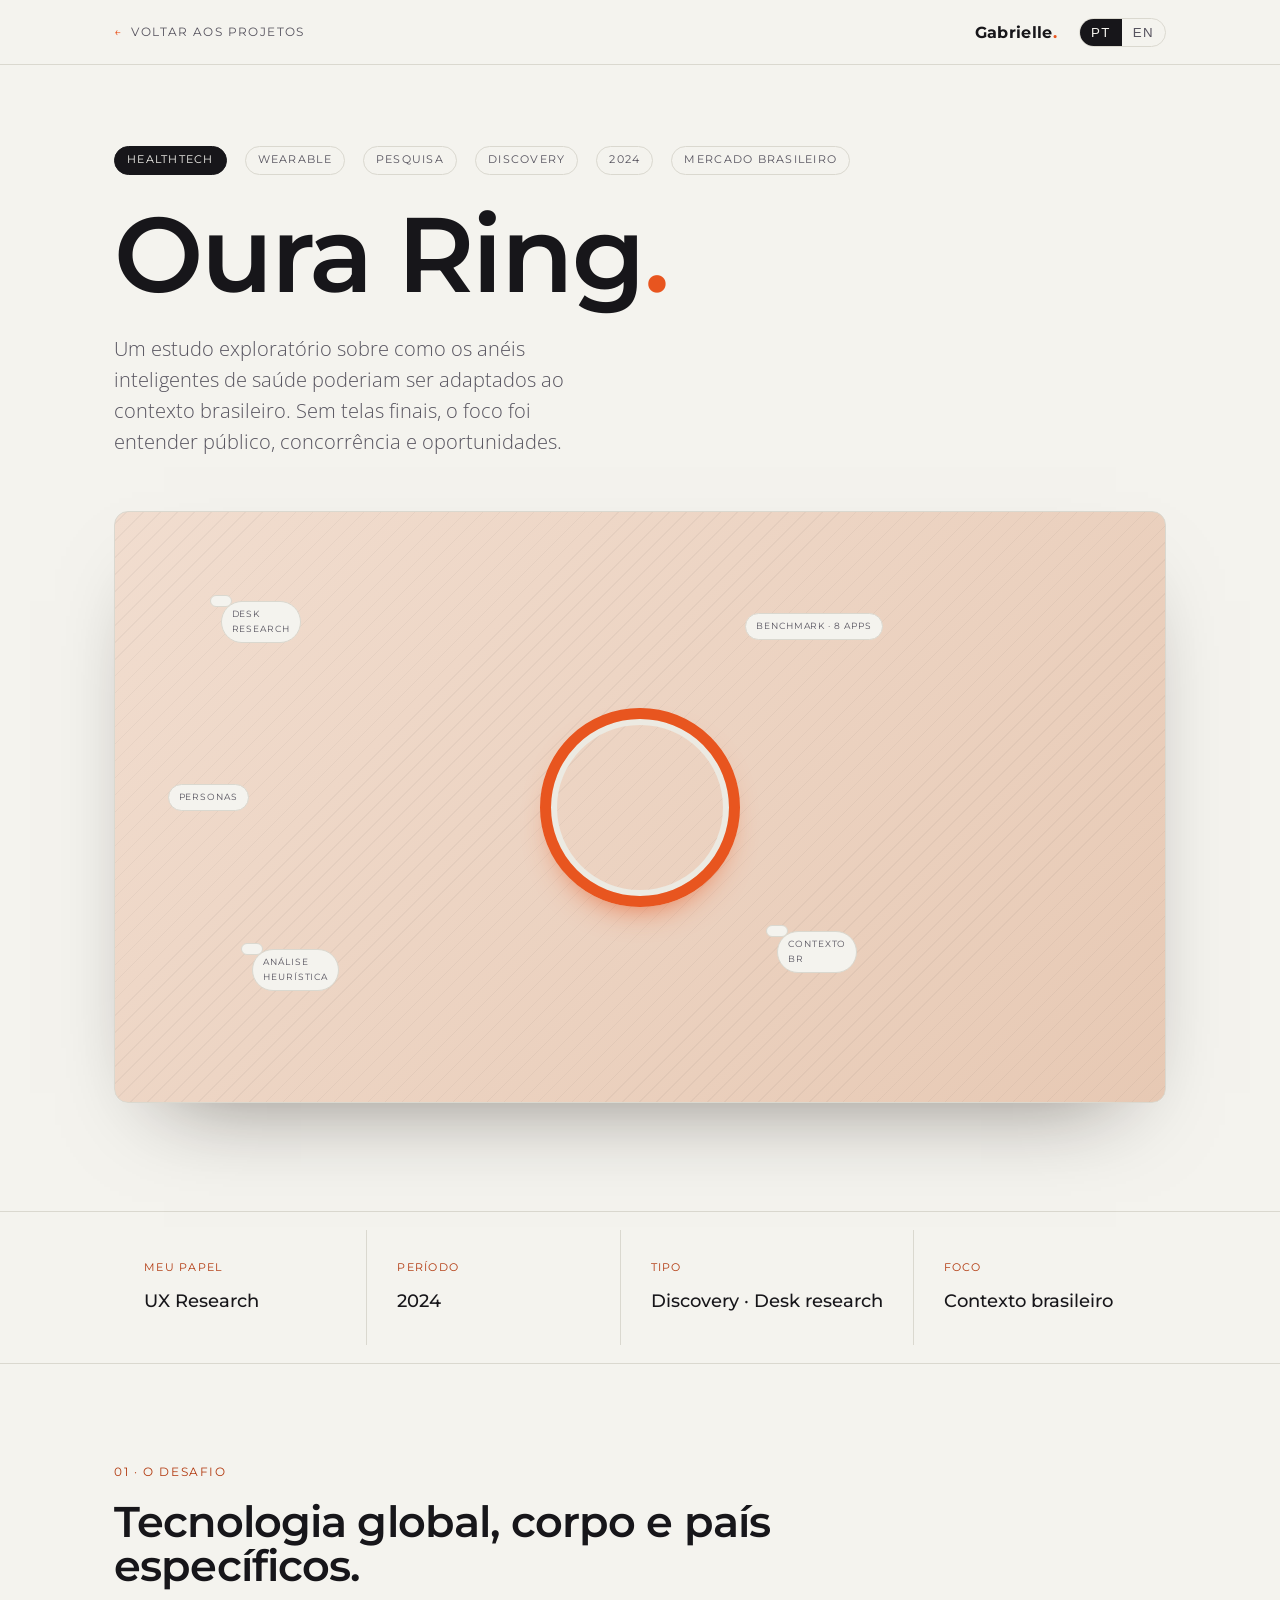
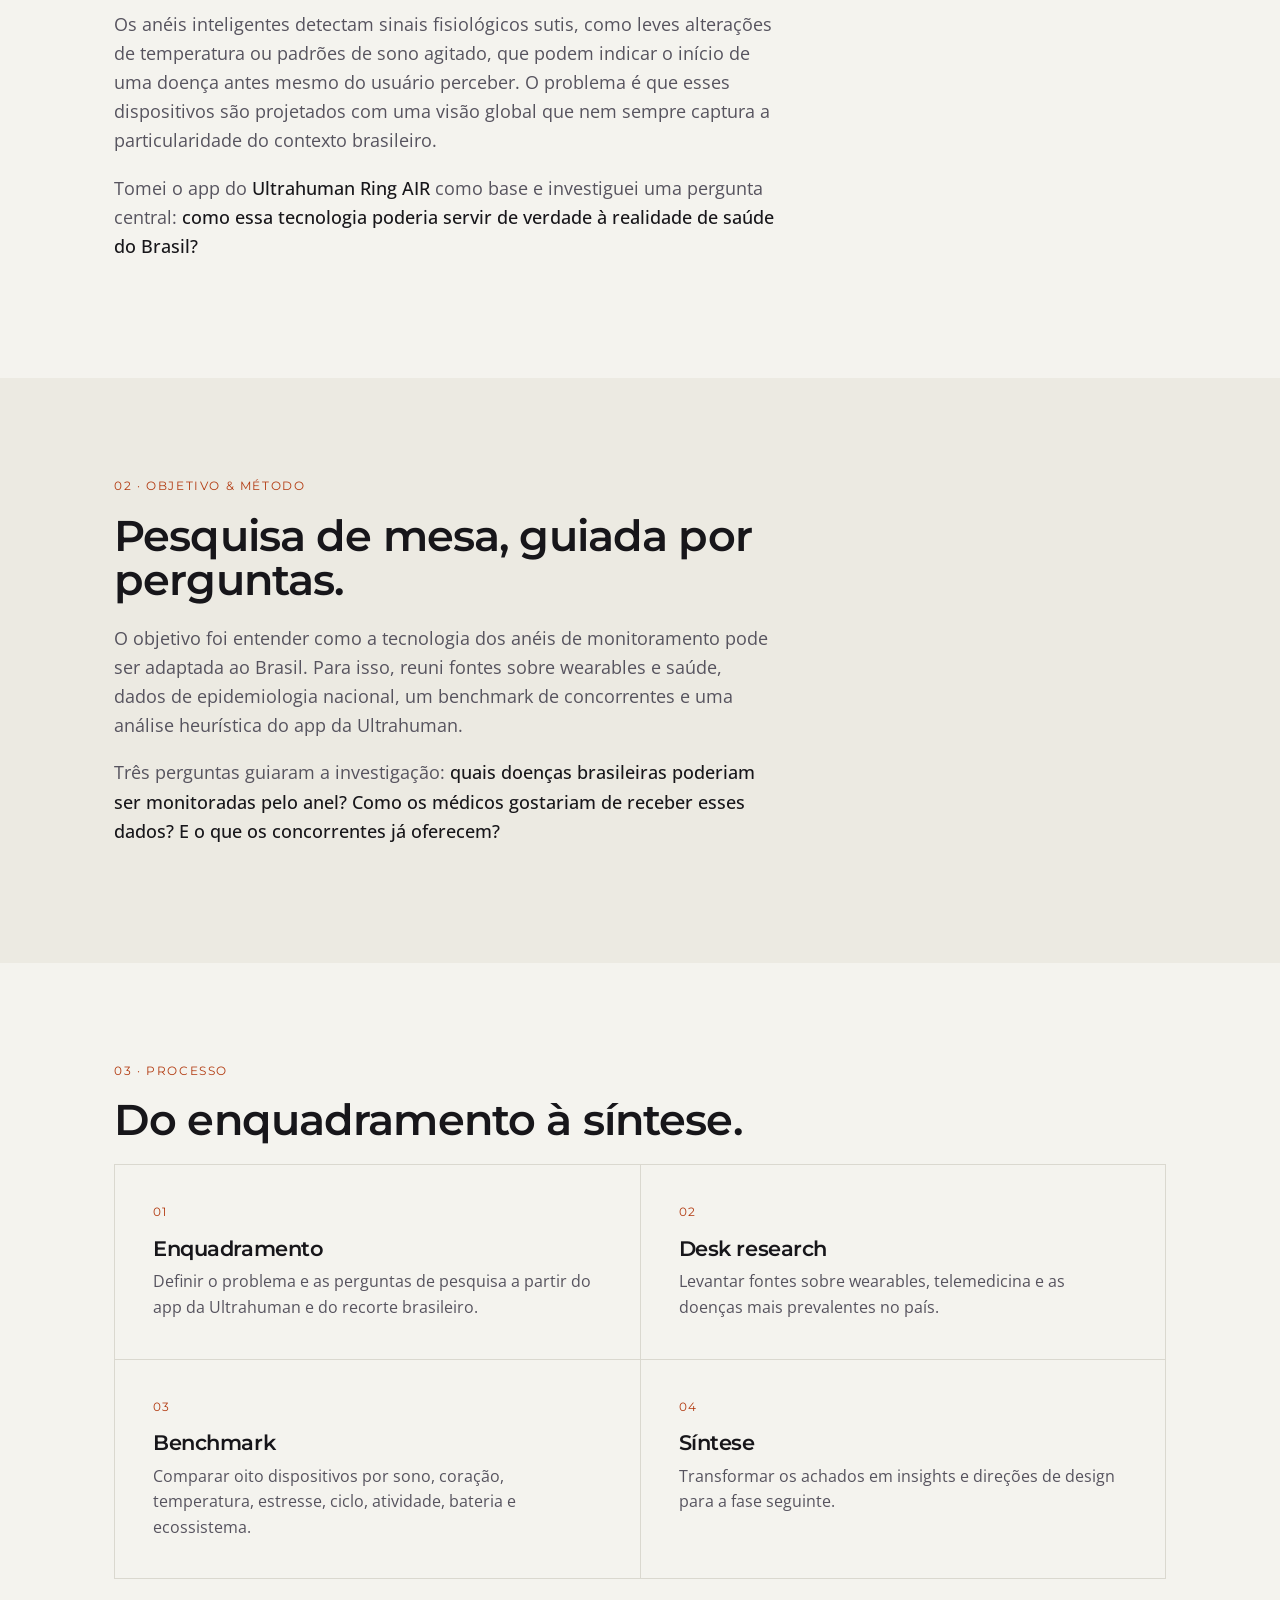
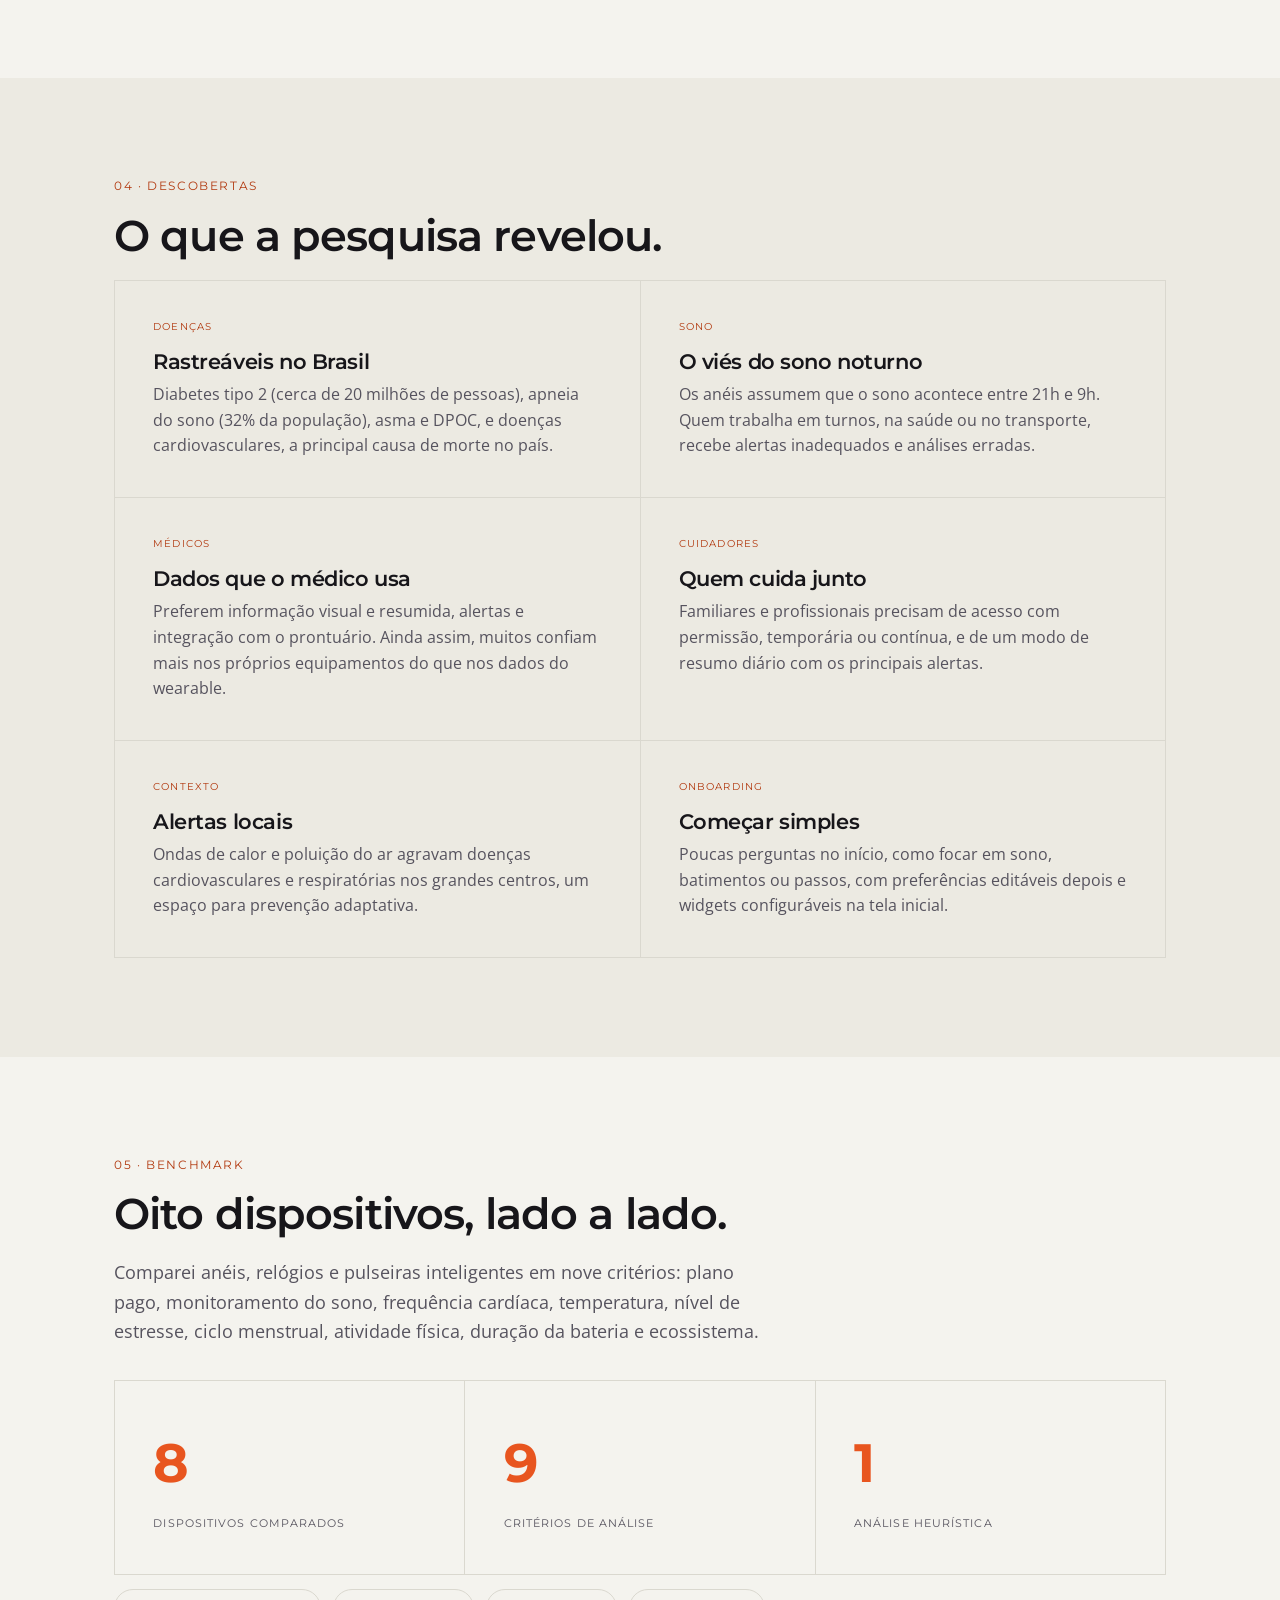
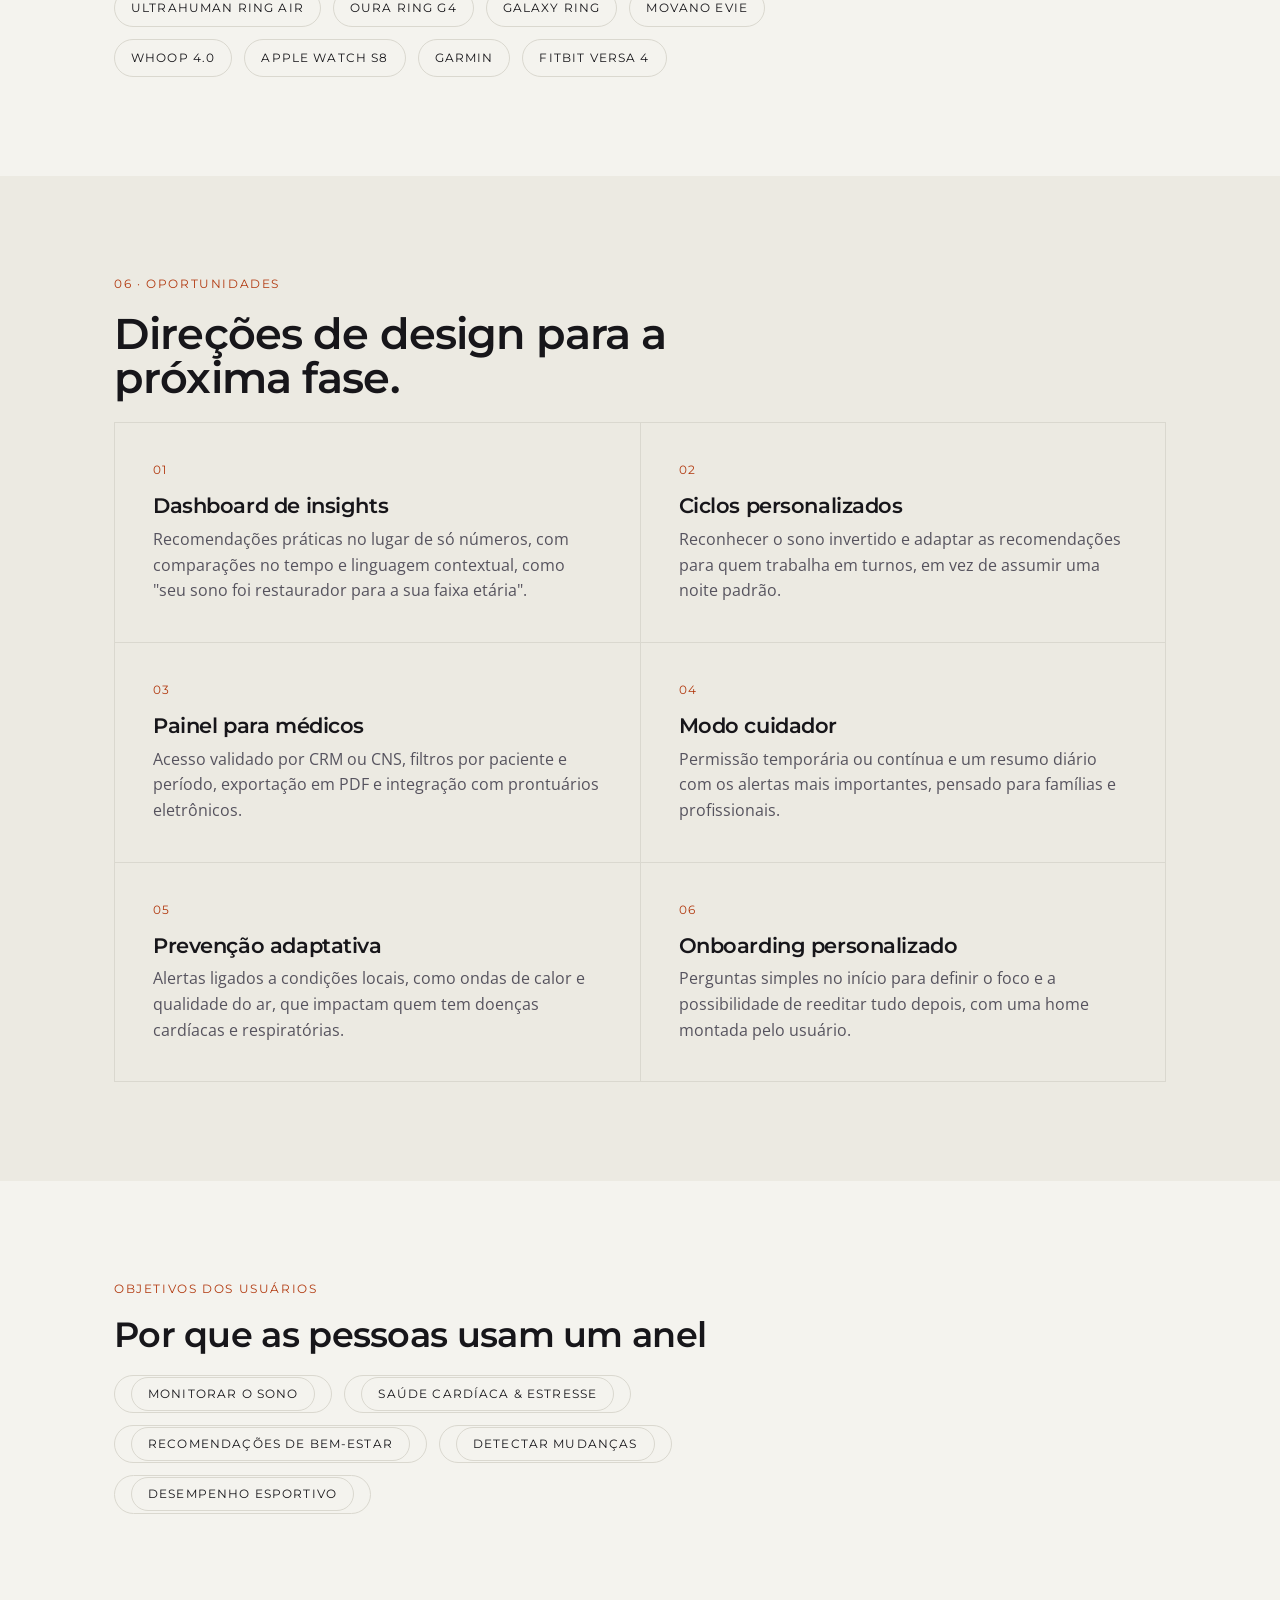
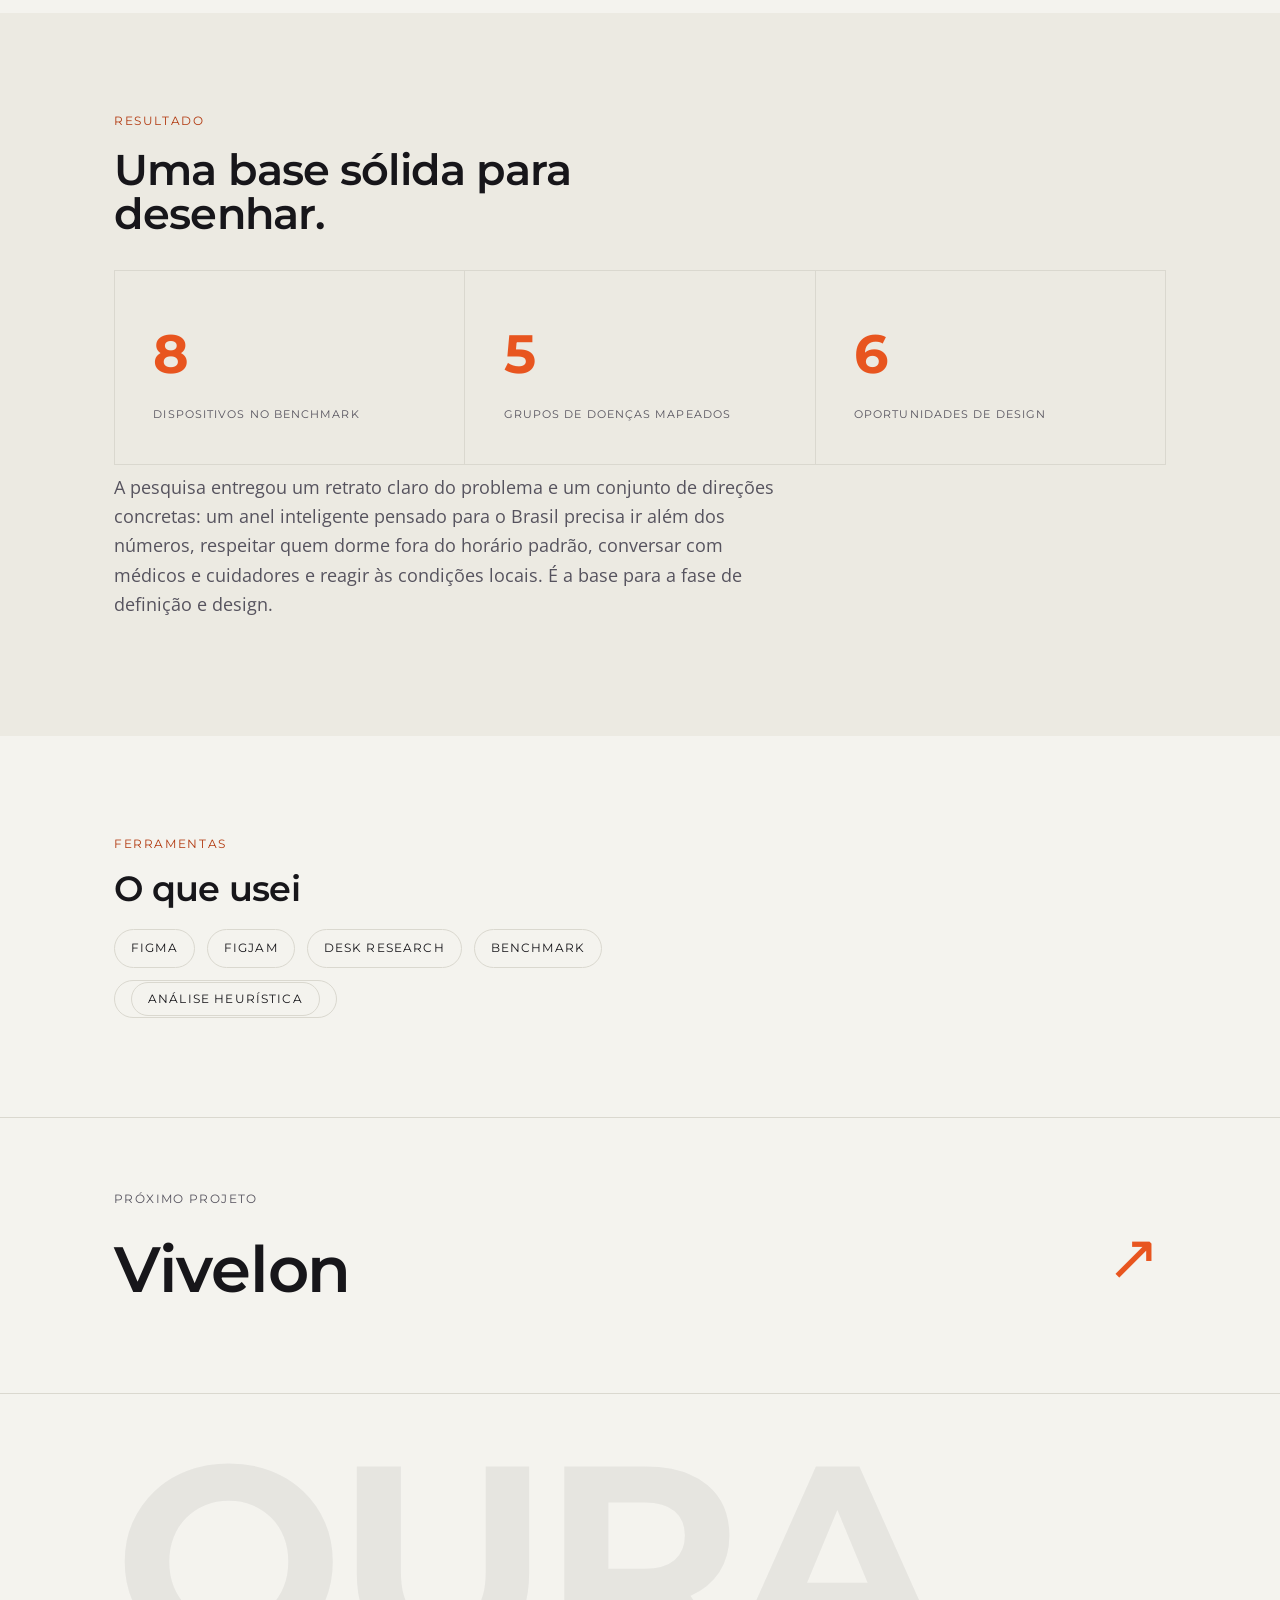
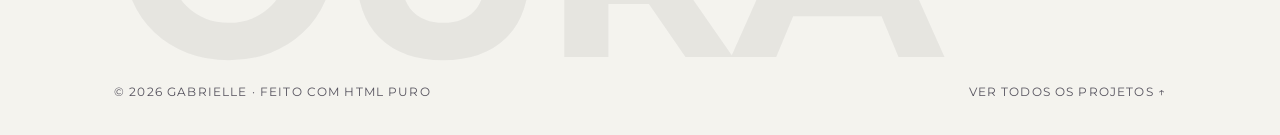
==== oura-ring.html @ e87b7402 "feat: add Oura Ring research case page - New oura-ring.html: exploratory Discovery/desk-research cas" ====
<!doctype html>
<!--
  ============================================================
  CASE — Oura Ring  |  Portfólio Gabrielle (UX/UI Designer)
  Estudo exploratório (Discovery / Desk Research). Sem telas
  finais: a página é orientada a pesquisa. CSS/JS em
  assets/css/styles.css e assets/js/main.js.
  ------------------------------------------------------------
  • Bilíngue: cada texto tem <span class="pt">…</span> e
    <span class="en">…</span> lado a lado. Edite os dois.
  • Conteúdo baseado no board de pesquisa (OuraRing.pdf).
  ============================================================
-->
<html lang="pt" data-lang="pt">
<head>
  <meta charset="utf-8" />
  <meta name="viewport" content="width=device-width, initial-scale=1" />
  <title>Oura Ring — Case · Gabrielle</title>
  <meta name="description" content="Estudo exploratório de UX Research: como adaptar anéis inteligentes de saúde ao contexto brasileiro. Desk research, benchmark de 8 dispositivos e análise heurística." />

  <link rel="preconnect" href="https://fonts.googleapis.com">
  <link rel="preconnect" href="https://fonts.gstatic.com" crossorigin>
  <link href="https://fonts.googleapis.com/css2?family=Montserrat:wght@400;500;600;700;800&family=Open+Sans:wght@300;400;600&display=swap" rel="stylesheet">
  <link rel="stylesheet" href="assets/css/styles.css">
</head>

<body>

  <div class="cur cur--ring" aria-hidden="true"></div>
  <div class="cur cur--dot" aria-hidden="true"></div>

  <!-- ======================= NAV ======================= -->
  <header class="nav">
    <div class="wrap nav__in">
      <a class="nav__back" href="index.html#work">
        <span class="ar">←</span>
        <span class="pt">Voltar aos projetos</span><span class="en">Back to work</span>
      </a>
      <div class="nav__right">
        <a class="brand" href="index.html">Gabrielle<b>.</b></a>
        <span class="lang" role="group" aria-label="Idioma / Language">
          <button type="button" data-set="pt" aria-pressed="true">PT</button>
          <button type="button" data-set="en" aria-pressed="false">EN</button>
        </span>
      </div>
    </div>
  </header>

  <main id="top">

    <!-- ======================= HERO ======================= -->
    <section class="chero wrap">
      <div class="chero__meta reveal">
        <span class="pill pill--hot">Healthtech</span>
        <span class="pill">Wearable</span>
        <span class="pill"><span class="pt">Pesquisa</span><span class="en">Research</span></span>
        <span class="pill">Discovery</span>
        <span class="pill">2024</span>
        <span class="pill"><span class="pt">Mercado brasileiro</span><span class="en">Brazilian market</span></span>
      </div>
      <h1 class="reveal">Oura Ring<em>.</em></h1>
      <p class="chero__lead reveal">
        <span class="pt">Um estudo exploratório sobre como os anéis inteligentes de saúde poderiam ser adaptados ao contexto brasileiro. Sem telas finais, o foco foi entender público, concorrência e oportunidades.</span>
        <span class="en">An exploratory study on how smart health rings could be adapted to the Brazilian context. No final screens; the focus was understanding audience, competition and opportunities.</span>
      </p>

      <!-- CENA DE PESQUISA: anel + tags (sem telas finais) -->
      <div class="lead-shot reveal">
        <div class="oura-scene">
          <div class="ring"></div>
          <div class="tags">
            <span style="top:14%;left:9%"><span class="pt">Desk research</span><span class="en">Desk research</span></span>
            <span style="top:17%;left:60%">Benchmark · 8 apps</span>
            <span style="top:46%;left:5%">Personas</span>
            <span style="top:73%;left:12%"><span class="pt">Análise heurística</span><span class="en">Heuristic review</span></span>
            <span style="top:70%;left:62%"><span class="pt">Contexto BR</span><span class="en">BR context</span></span>
          </div>
        </div>
      </div>
    </section>

    <!-- ======================= SPEC ======================= -->
    <section class="spec">
      <div class="wrap">
        <dl class="spec__grid">
          <div class="spec__cell">
            <dt><span class="pt">Meu papel</span><span class="en">My role</span></dt>
            <dd>UX Research</dd>
          </div>
          <div class="spec__cell">
            <dt><span class="pt">Período</span><span class="en">Timeline</span></dt>
            <dd>2024</dd>
          </div>
          <div class="spec__cell">
            <dt><span class="pt">Tipo</span><span class="en">Type</span></dt>
            <dd><span class="pt">Discovery · Desk research</span><span class="en">Discovery · Desk research</span></dd>
          </div>
          <div class="spec__cell">
            <dt><span class="pt">Foco</span><span class="en">Focus</span></dt>
            <dd><span class="pt">Contexto brasileiro</span><span class="en">Brazilian context</span></dd>
          </div>
        </dl>
      </div>
    </section>

    <!-- ======================= DESAFIO ======================= -->
    <section class="section">
      <div class="wrap"><div class="prose reveal">
        <span class="mono lbl accent">01 · <span class="pt">O desafio</span><span class="en">The challenge</span></span>
        <h2><span class="pt">Tecnologia global, corpo e país específicos.</span><span class="en">Global tech, specific body and country.</span></h2>
        <p>
          <span class="pt">Os anéis inteligentes detectam sinais fisiológicos sutis, como leves alterações de temperatura ou padrões de sono agitado, que podem indicar o início de uma doença antes mesmo do usuário perceber. O problema é que esses dispositivos são projetados com uma visão global que nem sempre captura a particularidade do contexto brasileiro.</span>
          <span class="en">Smart rings detect subtle physiological signals, like slight temperature changes or restless sleep patterns, that can flag the onset of a condition before the user even notices. The catch is that these devices are designed with a global lens that does not always capture the particularities of the Brazilian context.</span>
        </p>
        <p>
          <span class="pt">Tomei o app do <strong>Ultrahuman Ring AIR</strong> como base e investiguei uma pergunta central: <strong>como essa tecnologia poderia servir de verdade à realidade de saúde do Brasil?</strong></span>
          <span class="en">I took the <strong>Ultrahuman Ring AIR</strong> app as a starting point and investigated one central question: <strong>how could this technology genuinely serve Brazil's health reality?</strong></span>
        </p>
      </div></div>
    </section>

    <!-- ======================= OBJETIVO & MÉTODO ======================= -->
    <section class="section section--alt">
      <div class="wrap"><div class="prose reveal">
        <span class="mono lbl accent">02 · <span class="pt">Objetivo & método</span><span class="en">Objective & method</span></span>
        <h2><span class="pt">Pesquisa de mesa, guiada por perguntas.</span><span class="en">Desk research, driven by questions.</span></h2>
        <p>
          <span class="pt">O objetivo foi entender como a tecnologia dos anéis de monitoramento pode ser adaptada ao Brasil. Para isso, reuni fontes sobre wearables e saúde, dados de epidemiologia nacional, um benchmark de concorrentes e uma análise heurística do app da Ultrahuman.</span>
          <span class="en">The goal was to understand how ring monitoring technology can be adapted to Brazil. To do that, I gathered sources on wearables and health, national epidemiology data, a competitor benchmark and a heuristic review of the Ultrahuman app.</span>
        </p>
        <p>
          <span class="pt">Três perguntas guiaram a investigação: <strong>quais doenças brasileiras poderiam ser monitoradas pelo anel? Como os médicos gostariam de receber esses dados? E o que os concorrentes já oferecem?</strong></span>
          <span class="en">Three questions guided the work: <strong>which Brazilian diseases could the ring monitor? How would doctors like to receive that data? And what do competitors already offer?</strong></span>
        </p>
      </div></div>
    </section>

    <!-- ======================= PROCESSO ======================= -->
    <section class="section">
      <div class="wrap">
        <div class="prose reveal">
          <span class="mono lbl accent">03 · <span class="pt">Processo</span><span class="en">Process</span></span>
          <h2><span class="pt">Do enquadramento à síntese.</span><span class="en">From framing to synthesis.</span></h2>
        </div>
        <div class="steps reveal">
          <div class="step">
            <div class="step__no">01</div>
            <h3><span class="pt">Enquadramento</span><span class="en">Framing</span></h3>
            <p><span class="pt">Definir o problema e as perguntas de pesquisa a partir do app da Ultrahuman e do recorte brasileiro.</span><span class="en">Defining the problem and research questions from the Ultrahuman app and the Brazilian angle.</span></p>
          </div>
          <div class="step">
            <div class="step__no">02</div>
            <h3>Desk research</h3>
            <p><span class="pt">Levantar fontes sobre wearables, telemedicina e as doenças mais prevalentes no país.</span><span class="en">Gathering sources on wearables, telemedicine and the most prevalent diseases in the country.</span></p>
          </div>
          <div class="step">
            <div class="step__no">03</div>
            <h3>Benchmark</h3>
            <p><span class="pt">Comparar oito dispositivos por sono, coração, temperatura, estresse, ciclo, atividade, bateria e ecossistema.</span><span class="en">Comparing eight devices across sleep, heart, temperature, stress, cycle, activity, battery and ecosystem.</span></p>
          </div>
          <div class="step">
            <div class="step__no">04</div>
            <h3><span class="pt">Síntese</span><span class="en">Synthesis</span></h3>
            <p><span class="pt">Transformar os achados em insights e direções de design para a fase seguinte.</span><span class="en">Turning findings into insights and design directions for the next phase.</span></p>
          </div>
        </div>
      </div>
    </section>

    <!-- ======================= DESCOBERTAS ======================= -->
    <section class="section section--alt">
      <div class="wrap">
        <div class="prose reveal">
          <span class="mono lbl accent">04 · <span class="pt">Descobertas</span><span class="en">Key findings</span></span>
          <h2><span class="pt">O que a pesquisa revelou.</span><span class="en">What the research surfaced.</span></h2>
        </div>
        <div class="steps reveal">
          <div class="step">
            <div class="find__cat"><span class="pt">Doenças</span><span class="en">Diseases</span></div>
            <h3><span class="pt">Rastreáveis no Brasil</span><span class="en">Trackable in Brazil</span></h3>
            <p><span class="pt">Diabetes tipo 2 (cerca de 20 milhões de pessoas), apneia do sono (32% da população), asma e DPOC, e doenças cardiovasculares, a principal causa de morte no país.</span><span class="en">Type 2 diabetes (around 20 million people), sleep apnea (32% of the population), asthma and COPD, and cardiovascular disease, the leading cause of death in the country.</span></p>
          </div>
          <div class="step">
            <div class="find__cat"><span class="pt">Sono</span><span class="en">Sleep</span></div>
            <h3><span class="pt">O viés do sono noturno</span><span class="en">The night-sleep bias</span></h3>
            <p><span class="pt">Os anéis assumem que o sono acontece entre 21h e 9h. Quem trabalha em turnos, na saúde ou no transporte, recebe alertas inadequados e análises erradas.</span><span class="en">Rings assume sleep happens between 9pm and 9am. Shift workers, in healthcare or transport, get inappropriate alerts and wrong analyses.</span></p>
          </div>
          <div class="step">
            <div class="find__cat"><span class="pt">Médicos</span><span class="en">Doctors</span></div>
            <h3><span class="pt">Dados que o médico usa</span><span class="en">Data doctors act on</span></h3>
            <p><span class="pt">Preferem informação visual e resumida, alertas e integração com o prontuário. Ainda assim, muitos confiam mais nos próprios equipamentos do que nos dados do wearable.</span><span class="en">They prefer visual, summarized information, alerts and integration with medical records. Even so, many still trust their own equipment more than wearable data.</span></p>
          </div>
          <div class="step">
            <div class="find__cat"><span class="pt">Cuidadores</span><span class="en">Caregivers</span></div>
            <h3><span class="pt">Quem cuida junto</span><span class="en">Those who care alongside</span></h3>
            <p><span class="pt">Familiares e profissionais precisam de acesso com permissão, temporária ou contínua, e de um modo de resumo diário com os principais alertas.</span><span class="en">Family and professionals need permissioned access, temporary or ongoing, and a daily summary mode with the main alerts.</span></p>
          </div>
          <div class="step">
            <div class="find__cat"><span class="pt">Contexto</span><span class="en">Context</span></div>
            <h3><span class="pt">Alertas locais</span><span class="en">Local alerts</span></h3>
            <p><span class="pt">Ondas de calor e poluição do ar agravam doenças cardiovasculares e respiratórias nos grandes centros, um espaço para prevenção adaptativa.</span><span class="en">Heat waves and air pollution worsen cardiovascular and respiratory conditions in big cities, an opening for adaptive prevention.</span></p>
          </div>
          <div class="step">
            <div class="find__cat">Onboarding</div>
            <h3><span class="pt">Começar simples</span><span class="en">Start simple</span></h3>
            <p><span class="pt">Poucas perguntas no início, como focar em sono, batimentos ou passos, com preferências editáveis depois e widgets configuráveis na tela inicial.</span><span class="en">A few questions up front, like focusing on sleep, heart rate or steps, with preferences editable later and configurable widgets on the home screen.</span></p>
          </div>
        </div>
      </div>
    </section>

    <!-- ======================= BENCHMARK ======================= -->
    <section class="section">
      <div class="wrap"><div class="prose reveal">
        <span class="mono lbl accent">05 · <span class="pt">Benchmark</span><span class="en">Benchmark</span></span>
        <h2><span class="pt">Oito dispositivos, lado a lado.</span><span class="en">Eight devices, side by side.</span></h2>
        <p>
          <span class="pt">Comparei anéis, relógios e pulseiras inteligentes em nove critérios: plano pago, monitoramento do sono, frequência cardíaca, temperatura, nível de estresse, ciclo menstrual, atividade física, duração da bateria e ecossistema.</span>
          <span class="en">I compared smart rings, watches and bands across nine criteria: paid plan, sleep monitoring, heart rate, temperature, stress level, menstrual cycle, physical activity, battery life and ecosystem.</span>
        </p>
      </div></div>
      <div class="wrap">
        <div class="stats reveal">
          <div class="stat">
            <b>8</b>
            <span><span class="pt">Dispositivos comparados</span><span class="en">Devices compared</span></span>
          </div>
          <div class="stat">
            <b>9</b>
            <span><span class="pt">Critérios de análise</span><span class="en">Analysis criteria</span></span>
          </div>
          <div class="stat">
            <b>1</b>
            <span><span class="pt">Análise heurística</span><span class="en">Heuristic review</span></span>
          </div>
        </div>
      </div>
      <div class="wrap"><div class="prose reveal">
        <div class="tools">
          <span>UltraHuman Ring AIR</span>
          <span>Oura Ring G4</span>
          <span>Galaxy Ring</span>
          <span>Movano Evie</span>
          <span>Whoop 4.0</span>
          <span>Apple Watch S8</span>
          <span>Garmin</span>
          <span>Fitbit Versa 4</span>
        </div>
      </div></div>
    </section>

    <!-- ======================= OPORTUNIDADES ======================= -->
    <section class="section section--alt">
      <div class="wrap">
        <div class="prose reveal">
          <span class="mono lbl accent">06 · <span class="pt">Oportunidades</span><span class="en">Opportunities</span></span>
          <h2><span class="pt">Direções de design para a próxima fase.</span><span class="en">Design directions for the next phase.</span></h2>
        </div>
        <div class="steps reveal">
          <div class="step">
            <div class="step__no">01</div>
            <h3><span class="pt">Dashboard de insights</span><span class="en">Insight dashboard</span></h3>
            <p><span class="pt">Recomendações práticas no lugar de só números, com comparações no tempo e linguagem contextual, como "seu sono foi restaurador para a sua faixa etária".</span><span class="en">Practical recommendations instead of raw numbers, with comparisons over time and contextual language, like "your sleep was restorative for your age group".</span></p>
          </div>
          <div class="step">
            <div class="step__no">02</div>
            <h3><span class="pt">Ciclos personalizados</span><span class="en">Personalized cycles</span></h3>
            <p><span class="pt">Reconhecer o sono invertido e adaptar as recomendações para quem trabalha em turnos, em vez de assumir uma noite padrão.</span><span class="en">Recognizing inverted sleep and adapting recommendations for shift workers, rather than assuming a standard night.</span></p>
          </div>
          <div class="step">
            <div class="step__no">03</div>
            <h3><span class="pt">Painel para médicos</span><span class="en">Doctor panel</span></h3>
            <p><span class="pt">Acesso validado por CRM ou CNS, filtros por paciente e período, exportação em PDF e integração com prontuários eletrônicos.</span><span class="en">Access validated by medical registration, filters by patient and period, PDF export and integration with electronic records.</span></p>
          </div>
          <div class="step">
            <div class="step__no">04</div>
            <h3><span class="pt">Modo cuidador</span><span class="en">Caregiver mode</span></h3>
            <p><span class="pt">Permissão temporária ou contínua e um resumo diário com os alertas mais importantes, pensado para famílias e profissionais.</span><span class="en">Temporary or ongoing permission and a daily summary with the most important alerts, designed for families and professionals.</span></p>
          </div>
          <div class="step">
            <div class="step__no">05</div>
            <h3><span class="pt">Prevenção adaptativa</span><span class="en">Adaptive prevention</span></h3>
            <p><span class="pt">Alertas ligados a condições locais, como ondas de calor e qualidade do ar, que impactam quem tem doenças cardíacas e respiratórias.</span><span class="en">Alerts tied to local conditions, like heat waves and air quality, that affect people with heart and respiratory conditions.</span></p>
          </div>
          <div class="step">
            <div class="step__no">06</div>
            <h3><span class="pt">Onboarding personalizado</span><span class="en">Personalized onboarding</span></h3>
            <p><span class="pt">Perguntas simples no início para definir o foco e a possibilidade de reeditar tudo depois, com uma home montada pelo usuário.</span><span class="en">Simple questions up front to set the focus, with everything editable later and a home the user assembles.</span></p>
          </div>
        </div>
      </div>
    </section>

    <!-- ======================= OBJETIVOS DOS USUÁRIOS ======================= -->
    <section class="section">
      <div class="wrap"><div class="prose reveal">
        <span class="mono lbl accent"><span class="pt">Objetivos dos usuários</span><span class="en">User goals</span></span>
        <h2 style="font-size:clamp(1.5rem,3.6vw,2.2rem)"><span class="pt">Por que as pessoas usam um anel</span><span class="en">Why people wear a ring</span></h2>
        <div class="tools">
          <span><span class="pt">Monitorar o sono</span><span class="en">Track sleep</span></span>
          <span><span class="pt">Saúde cardíaca & estresse</span><span class="en">Heart health & stress</span></span>
          <span><span class="pt">Recomendações de bem-estar</span><span class="en">Wellness recommendations</span></span>
          <span><span class="pt">Detectar mudanças</span><span class="en">Detect changes</span></span>
          <span><span class="pt">Desempenho esportivo</span><span class="en">Sports performance</span></span>
        </div>
      </div></div>
    </section>

    <!-- ======================= RESULTADO ======================= -->
    <section class="section section--alt">
      <div class="wrap"><div class="prose reveal">
        <span class="mono lbl accent"><span class="pt">Resultado</span><span class="en">Outcome</span></span>
        <h2><span class="pt">Uma base sólida para desenhar.</span><span class="en">A solid base to design from.</span></h2>
      </div></div>
      <div class="wrap">
        <div class="stats reveal">
          <div class="stat">
            <b>8</b>
            <span><span class="pt">Dispositivos no benchmark</span><span class="en">Devices benchmarked</span></span>
          </div>
          <div class="stat">
            <b>5</b>
            <span><span class="pt">Grupos de doenças mapeados</span><span class="en">Disease groups mapped</span></span>
          </div>
          <div class="stat">
            <b>6</b>
            <span><span class="pt">Oportunidades de design</span><span class="en">Design opportunities</span></span>
          </div>
        </div>
      </div>
      <div class="wrap"><div class="prose reveal">
        <p>
          <span class="pt">A pesquisa entregou um retrato claro do problema e um conjunto de direções concretas: um anel inteligente pensado para o Brasil precisa ir além dos números, respeitar quem dorme fora do horário padrão, conversar com médicos e cuidadores e reagir às condições locais. É a base para a fase de definição e design.</span>
          <span class="en">The research delivered a clear picture of the problem and a set of concrete directions: a smart ring made for Brazil needs to go beyond numbers, respect people who sleep off-schedule, talk to doctors and caregivers and react to local conditions. That is the base for the define and design phase.</span>
        </p>
      </div></div>
    </section>

    <!-- ======================= FERRAMENTAS ======================= -->
    <section class="section">
      <div class="wrap"><div class="prose reveal">
        <span class="mono lbl accent"><span class="pt">Ferramentas</span><span class="en">Tools</span></span>
        <h2 style="font-size:clamp(1.5rem,3.6vw,2.2rem)"><span class="pt">O que usei</span><span class="en">What I used</span></h2>
        <div class="tools">
          <span>Figma</span>
          <span>FigJam</span>
          <span>Desk research</span>
          <span>Benchmark</span>
          <span><span class="pt">Análise heurística</span><span class="en">Heuristic review</span></span>
        </div>
      </div></div>
    </section>

    <!-- ======================= PRÓXIMO PROJETO ======================= -->
    <nav class="nextp">
      <div class="wrap">
        <a href="vivelon.html">
          <span>
            <small><span class="pt">Próximo projeto</span><span class="en">Next project</span></small>
            <b>Vivelon</b>
          </span>
          <span class="ar">↗</span>
        </a>
      </div>
    </nav>
  </main>

  <!-- ======================= FOOTER ======================= -->
  <footer class="foot">
    <div class="wrap">
      <div class="foot__word" aria-hidden="true">OURA</div>
      <div class="foot__bar">
        <span>© <span id="year"></span> Gabrielle · <span class="pt">Feito com HTML puro</span><span class="en">Built with plain HTML</span></span>
        <a href="index.html"><span class="pt">Ver todos os projetos ↑</span><span class="en">See all work ↑</span></a>
      </div>
    </div>
  </footer>

  <script src="assets/js/main.js"></script>
</body>
</html>
---- assets/css/styles.css ----
/* ============================================================ */
/* PORTFÓLIO GABRIELLE — CSS UNIFICADO                        */
/* HTML puro, sem build. Compartilhado por todas as páginas.  */
/* ============================================================ */

/* ---------------- Tokens (iguais em todas as páginas) ---- */
:root{
  --paper:#F4F3EE;      /* fundo papel */
  --paper-2:#ECEAE2;    /* fundo alternado */
  --ink:#17161A;        /* tinta */
  --ink-soft:#56535E;   /* texto secundário */
  --line:#DAD8CF;       /* hairline */
  --accent:#E8551F;     /* laranja-brasa */
  --accent-ink:#B23A10; /* laranja escuro (texto sobre claro) */
  --accent-wash:#FBE7DC;/* fill suave */

  --f-display:"Montserrat", system-ui, sans-serif;
  --f-body:"Open Sans", system-ui, sans-serif;
  --f-mono:"Montserrat", system-ui, sans-serif;  /* labels tracked/uppercase */

  --wrap:1180px;
  --gutter:clamp(20px,5vw,72px);
  --ease:cubic-bezier(.2,.7,.2,1);
}

/* ---------------- Reset / base ---- */
*{box-sizing:border-box}
html{-webkit-text-size-adjust:100%;scroll-behavior:smooth;scroll-padding-top:88px}
body{
  margin:0;
  background:var(--paper);
  color:var(--ink);
  font-family:var(--f-body);
  font-size:18px;
  line-height:1.6;
  -webkit-font-smoothing:antialiased;
  overflow-x:hidden;
}
a{color:inherit;text-decoration:none}
img{max-width:100%;display:block}
h1,h2,h3,h4{font-family:var(--f-display);font-weight:600;line-height:1.02;margin:0;letter-spacing:-.02em}
::selection{background:var(--accent);color:#fff}

/* bilíngue */
[data-lang="pt"] .en{display:none}
[data-lang="en"] .pt{display:none}

.wrap{max-width:var(--wrap);margin:0 auto;padding-inline:var(--gutter)}
.mono{font-family:var(--f-mono);font-size:.72rem;letter-spacing:.14em;text-transform:uppercase;color:var(--ink-soft)}
.accent{color:var(--accent-ink)}

/* ---------------- Custom cursor (pointer fino) ---- */
.cur{position:fixed;top:0;left:0;z-index:9999;pointer-events:none;border-radius:50%;
  opacity:0;transition:opacity .3s,width .3s var(--ease),height .3s var(--ease),background .3s,border-color .3s}
.cur--dot{width:7px;height:7px;background:var(--accent);transform:translate(-50%,-50%)}
.cur--ring{width:34px;height:34px;border:1.5px solid color-mix(in srgb,var(--accent) 60%,transparent);transform:translate(-50%,-50%)}
body.cur-on .cur{opacity:1}
body.cur-hot .cur--ring{width:64px;height:64px;background:color-mix(in srgb,var(--accent) 12%,transparent);border-color:transparent}
body.cur-hot .cur--dot{opacity:0}
@media (hover:none),(pointer:coarse){.cur{display:none}}

/* ---------------- Nav ---- */
.nav{
  position:sticky;top:0;z-index:50;
  backdrop-filter:saturate(1.2) blur(8px);
  background:color-mix(in srgb, var(--paper) 82%, transparent);
  border-bottom:1px solid var(--line);
}
.nav__in{display:flex;align-items:center;justify-content:space-between;height:64px}
.brand{font-family:var(--f-display);font-weight:700;font-size:1.05rem;letter-spacing:.02em}
.brand b{color:var(--accent)}
.nav__links{display:flex;align-items:center;gap:28px}
.nav__links a{font-family:var(--f-mono);font-size:.72rem;letter-spacing:.12em;text-transform:uppercase;color:var(--ink-soft);transition:color .2s;position:relative}
.nav__links a:not(.nav__cv)::after{content:"";position:absolute;left:0;right:100%;bottom:-6px;height:1px;background:var(--accent);transition:right .3s var(--ease)}
.nav__links a:not(.nav__cv):hover::after{right:0}
.nav__links a:hover{color:var(--ink)}
.nav__cv{border:1px solid var(--line);border-radius:999px;padding:8px 16px;color:var(--ink)!important;transition:background .25s,color .25s,border-color .25s}
.nav__cv:hover{background:var(--ink);color:var(--paper)!important;border-color:var(--ink)}
.nav__back{font-family:var(--f-mono);font-size:.72rem;letter-spacing:.12em;text-transform:uppercase;color:var(--ink-soft);
  display:inline-flex;align-items:center;gap:9px;transition:color .2s}
.nav__back .ar{color:var(--accent);transition:transform .3s var(--ease);display:inline-block}
.nav__back:hover{color:var(--ink)}
.nav__back:hover .ar{transform:translateX(-4px)}
.nav__right{display:flex;align-items:center;gap:22px}
.nav__right a.brand{font-family:var(--f-display);font-weight:700;font-size:1.02rem;letter-spacing:.02em}
.nav__right a.brand b{color:var(--accent)}
.lang{display:inline-flex;border:1px solid var(--line);border-radius:999px;overflow:hidden;font-family:var(--f-mono);font-size:.68rem}
.lang button{appearance:none;border:0;background:transparent;color:var(--ink-soft);padding:6px 11px;cursor:pointer;letter-spacing:.1em;transition:.2s}
.lang button[aria-pressed="true"]{background:var(--ink);color:var(--paper)}
.nav__burger{display:none;appearance:none;background:none;border:0;cursor:pointer;font-family:var(--f-mono);font-size:.7rem;letter-spacing:.12em;text-transform:uppercase;color:var(--ink)}

/* ===================== INDEX.HTML ===================== */

/* ---------- Hero ---- */
.hero{padding-block:clamp(56px,11vh,120px) clamp(40px,7vh,80px)}
.hero__eyebrow{margin-bottom:28px}
.hero__grid{display:grid;grid-template-columns:1.5fr 1fr;gap:clamp(28px,5vw,64px);align-items:center}
.hero h1{font-size:clamp(2.2rem,4.2vw,3.1rem);font-weight:600}
.hero h1 em{font-style:normal;color:var(--accent)}
.hero__sub{margin-top:26px;max-width:50ch;color:var(--ink-soft);font-size:1.18rem;font-weight:300}
.hero__portrait{aspect-ratio:4/5;border:1px solid var(--line);overflow:hidden;position:relative;background:var(--accent-wash)}
.hero__portrait img{width:100%;height:100%;object-fit:cover;transition:transform .9s var(--ease);filter:saturate(1.02)}
.hero__portrait:hover img{transform:scale(1.04)}
.status{margin-top:40px;display:flex;flex-wrap:wrap;gap:10px 22px;align-items:center;padding-top:20px;border-top:1px solid var(--line)}
.status .dot{width:8px;height:8px;border-radius:50%;background:var(--accent);display:inline-block;margin-right:9px;box-shadow:0 0 0 0 var(--accent);animation:pulse 2.4s infinite}
@keyframes pulse{0%{box-shadow:0 0 0 0 color-mix(in srgb,var(--accent) 55%,transparent)}70%{box-shadow:0 0 0 8px transparent}100%{box-shadow:0 0 0 0 transparent}}

/* ---------- Clients marquee ---- */
.clients{border-block:1px solid var(--line);padding:22px 0;overflow:hidden}
.clients__lead{display:block;text-align:center;margin-bottom:16px}
.clients .clients__lead .mono{color:var(--ink)}
.marquee{position:relative;overflow:hidden;-webkit-mask-image:linear-gradient(90deg,transparent,#000 8%,#000 92%,transparent);mask-image:linear-gradient(90deg,transparent,#000 8%,#000 92%,transparent)}
.marquee__track{display:flex;width:max-content;gap:clamp(28px,5vw,56px);align-items:center;animation:marquee 26s linear infinite}
.marquee:hover .marquee__track{animation-play-state:paused}
.marquee .name{font-family:var(--f-display);font-weight:500;font-size:clamp(1.1rem,2.4vw,1.5rem);color:var(--ink);opacity:.72;white-space:nowrap;display:inline-flex;align-items:center;gap:clamp(28px,5vw,56px)}
.marquee .name::after{content:"—";color:var(--accent);opacity:.7;font-weight:400}
@keyframes marquee{to{transform:translateX(-50%)}}

/* ---------- Section shell ---- */
.section{padding:clamp(64px,11vh,132px) 0}
.section--alt{background:var(--paper-2)}
.sec-head{display:flex;align-items:baseline;justify-content:space-between;gap:20px;margin-bottom:clamp(34px,6vh,64px);flex-wrap:wrap}
.sec-head h2{font-size:clamp(1.7rem,4.4vw,3rem);font-weight:600;max-width:18ch}

/* ---------- Services ---- */
.svc{display:grid;grid-template-columns:repeat(3,1fr);gap:1px;background:var(--line);border:1px solid var(--line)}
.svc__item{background:var(--paper);padding:clamp(26px,3vw,40px);position:relative;transition:background .3s}
.section--alt .svc__item{background:var(--paper-2)}
.svc__item::before{content:"";position:absolute;left:0;top:0;height:2px;width:0;background:var(--accent);transition:width .4s var(--ease)}
.svc__item:hover::before{width:100%}
.svc__item:hover{background:var(--accent-wash)}
.svc__no{font-family:var(--f-mono);font-size:.72rem;color:var(--accent-ink);letter-spacing:.12em}
.svc__item h3{font-size:1.5rem;margin:20px 0 12px}
.svc__item p{margin:0;color:var(--ink-soft);font-size:1.02rem}

/* ---------- Projects (capas / covers) ---- */
.cases{display:grid;grid-template-columns:repeat(2,1fr);gap:clamp(26px,3.6vw,52px)}
.case{min-width:0}
.case__cover{display:block;position:relative;aspect-ratio:4/3;border:1px solid var(--line);border-radius:8px;
  overflow:hidden;background:linear-gradient(160deg,var(--accent-wash),var(--paper-2));
  transition:transform .5s var(--ease),box-shadow .5s var(--ease)}
.case__cover:hover{transform:translateY(-5px);box-shadow:0 28px 64px -34px rgba(20,10,0,.5)}
.cover-badge{position:absolute;top:14px;left:14px;z-index:5;font-family:var(--f-mono);font-size:.6rem;
  letter-spacing:.12em;text-transform:uppercase;background:var(--ink);color:var(--paper);padding:5px 10px;border-radius:999px}

/* palco onde as telas aparecem */
.stage{position:absolute;inset:0}
/* dispositivos "soltos" (PNG transparente) flutuando sobre o fundo */
.float{position:absolute;left:50%;top:50%;
  filter:drop-shadow(0 24px 36px rgba(0,0,0,.38));
  transform:translate(-50%,-50%) translate(var(--x,0),var(--y,0)) rotate(var(--r,0deg));
  transition:transform .55s var(--ease)}
.case__cover:hover .float{
  transform:translate(-50%,-50%) translate(var(--hx,var(--x,0)),var(--hy,var(--y,0))) rotate(var(--hr,var(--r,0deg)))}
.float--vision{width:52%}
.mock{position:absolute;left:50%;top:50%;background:#1b1a1f;border-radius:20px;padding:6px;overflow:hidden;
  box-shadow:0 18px 40px -22px rgba(0,0,0,.7);
  transform:translate(-50%,-50%) translate(var(--x,0),var(--y,0)) rotate(var(--r,0deg));
  transition:transform .55s var(--ease)}
.case__cover:hover .mock{
  transform:translate(-50%,-50%) translate(var(--hx,var(--x,0)),var(--hy,var(--y,0))) rotate(var(--hr,var(--r,0deg)))}
.mock__scr{width:100%;height:100%;border-radius:14px;overflow:hidden;background:var(--paper)}
.mock__scr img{width:100%;height:100%;object-fit:cover;object-position:top}
.mock--phone{width:32%;aspect-ratio:9/19}
.mock--phone::before{content:"";position:absolute;top:11px;left:50%;transform:translateX(-50%);width:30%;height:4px;border-radius:3px;background:#000;z-index:2}
.mock--watch{width:21%;aspect-ratio:1/1.12;border-radius:26px}
.mock--web{width:66%;aspect-ratio:16/10;border-radius:12px;padding:5px}
.mock--web .mock__scr{border-radius:8px}

/* capa de pesquisa (Oura Ring — sem telas) */
.stage--research{display:grid;place-items:center}
.ring{width:34%;aspect-ratio:1;border-radius:50%;border:11px solid var(--accent);
  box-shadow:inset 0 0 0 6px var(--paper-2),0 16px 34px -20px var(--accent);transition:transform .6s var(--ease)}
.case__cover:hover .ring{transform:rotate(28deg) scale(1.06)}
.tags{position:absolute;inset:0;pointer-events:none}
.tags span{position:absolute;font-family:var(--f-mono);font-size:.58rem;letter-spacing:.1em;text-transform:uppercase;
  background:var(--paper);border:1px solid var(--line);border-radius:999px;padding:5px 10px;color:var(--ink-soft);
  transition:transform .55s var(--ease)}
.case__cover:hover .tags span{transform:translateY(-4px)}

/* info abaixo da capa */
.case__info{display:flex;align-items:baseline;justify-content:space-between;gap:14px 24px;margin-top:20px;flex-wrap:wrap}
.case__no{font-family:var(--f-mono);font-size:.72rem;color:var(--accent-ink);letter-spacing:.12em}
.case__title{font-size:clamp(1.4rem,2.8vw,2.1rem);font-weight:600;margin:6px 0 0;transition:color .25s}
.case__cover:hover + .case__info .case__title,.case:hover .case__title{color:var(--accent)}
.case__arrow{display:inline-block;color:var(--accent);transform:translateX(-4px);opacity:0;transition:.3s}
.case:hover .case__arrow{opacity:1;transform:translateX(0)}
.case__desc{margin:10px 0 0;color:var(--ink-soft);font-size:1.02rem;max-width:48ch;flex-basis:100%}
.case__meta{font-family:var(--f-mono);font-size:.72rem;letter-spacing:.1em;text-transform:uppercase;color:var(--ink-soft);white-space:nowrap;text-align:right}

/* ---------- About ---- */
.about__grid{display:grid;grid-template-columns:.9fr 1.1fr;gap:clamp(28px,5vw,64px);align-items:center}
.about__portrait{aspect-ratio:4/5;border:1px solid var(--line);overflow:hidden;background:var(--accent-wash)}
.about__portrait img{width:100%;height:100%;object-fit:cover;transition:transform .9s var(--ease)}
.about__portrait:hover img{transform:scale(1.04)}
.about h2{font-size:clamp(1.6rem,3.6vw,2.4rem);font-weight:600;margin-bottom:20px}
.about p{color:var(--ink-soft);font-size:1.12rem;margin:0 0 18px}
.about p strong{color:var(--ink);font-weight:500}

/* ---------- Contact ---- */
.cta{padding:clamp(72px,14vh,150px) 0}
.cta h2{font-size:clamp(2.2rem,7vw,5.2rem);font-weight:600;max-width:16ch}
.cta h2 em{font-style:normal;color:var(--accent)}
.cta__links{margin-top:44px;display:flex;flex-wrap:wrap;gap:14px 40px;align-items:center}
.cta__mail{font-family:var(--f-display);font-size:clamp(1.3rem,3vw,2rem);font-weight:500;border-bottom:2px solid transparent;transition:border-color .25s}
.cta__mail:hover{border-color:var(--accent)}
.cta__social{font-family:var(--f-mono);font-size:.75rem;letter-spacing:.12em;text-transform:uppercase;color:var(--ink-soft);transition:color .2s}
.cta__social:hover{color:var(--accent-ink)}

/* ===================== VIVELON.HTML (CASE) ===================== */

/* ---------- Case hero ---- */
.chero{padding-block:clamp(48px,9vh,104px) clamp(30px,5vh,56px)}
.chero__meta{display:flex;flex-wrap:wrap;gap:8px 18px;align-items:center;margin-bottom:26px}
.chero__meta .pill{font-family:var(--f-mono);font-size:.66rem;letter-spacing:.12em;text-transform:uppercase;
  border:1px solid var(--line);border-radius:999px;padding:5px 12px;color:var(--ink-soft)}
.chero__meta .pill--hot{background:var(--ink);color:var(--paper);border-color:var(--ink)}
.chero h1{font-size:clamp(2.8rem,9vw,6.6rem);font-weight:600}
.chero h1 em{font-style:normal;color:var(--accent)}
.chero__lead{margin-top:24px;max-width:44ch;color:var(--ink-soft);font-size:1.22rem;font-weight:300}

/* imagem principal (browser-frame) */
.lead-shot{margin-top:clamp(34px,6vh,60px)}
.browser{border:1px solid var(--line);border-radius:14px;overflow:hidden;background:#1b1a1f;
  box-shadow:0 40px 90px -50px rgba(20,10,0,.55)}
.browser__bar{height:38px;display:flex;align-items:center;gap:7px;padding:0 16px;background:#232228}
.browser__bar i{width:11px;height:11px;border-radius:50%;background:#4a4952;display:inline-block}
.browser__bar i:nth-child(1){background:#E8551F}
.browser__url{margin-left:14px;font-family:var(--f-mono);font-size:.62rem;letter-spacing:.08em;color:#8b8993;
  background:#191820;border-radius:6px;padding:5px 12px}
.browser__scr{aspect-ratio:16/9;overflow:hidden;background:var(--paper)}
.browser__scr img,.browser__scr .ph{width:100%;height:100%;object-fit:cover;object-position:top}

/* ---------- Spec row ---- */
.spec{border-block:1px solid var(--line);margin-top:clamp(40px,7vh,72px)}
.spec__grid{display:grid;grid-template-columns:repeat(4,minmax(max-content,1fr));gap:1px;background:var(--line)}
.spec__cell{background:var(--paper);padding:clamp(20px,2.6vw,30px)}
.spec__cell dt{font-family:var(--f-mono);font-size:.66rem;letter-spacing:.12em;text-transform:uppercase;color:var(--accent-ink);margin-bottom:10px}
.spec__cell dd{margin:0;font-family:var(--f-display);font-weight:500;font-size:1.1rem}

/* ---------- Prose (texto longo) ---- */
.lbl{display:block;margin-bottom:18px}
.prose{max-width:66ch}
.prose h2{font-size:clamp(1.7rem,4.2vw,2.7rem);font-weight:600;margin-bottom:22px}
.prose p{color:var(--ink-soft);font-size:1.14rem;margin:0 0 18px}
.prose p strong{color:var(--ink);font-weight:500}

/* ---------- Processo (sequência) ---- */
.steps{display:grid;grid-template-columns:repeat(2,1fr);gap:1px;background:var(--line);border:1px solid var(--line);margin-top:12px}
.step{background:var(--paper);padding:clamp(24px,3vw,38px);position:relative;transition:background .3s}
.section--alt .step{background:var(--paper-2)}
.step::before{content:"";position:absolute;left:0;top:0;height:2px;width:0;background:var(--accent);transition:width .4s var(--ease)}
.step:hover::before{width:100%}
.step:hover{background:var(--accent-wash)}
.step__no{font-family:var(--f-mono);font-size:.72rem;color:var(--accent-ink);letter-spacing:.12em}
.step h3{font-size:1.32rem;margin:16px 0 10px}
.step p{margin:0;color:var(--ink-soft);font-size:1rem}

/* ---------- Galeria de telas ---- */
.shots{display:grid;grid-template-columns:repeat(2,1fr);gap:clamp(20px,3vw,40px);margin-top:8px}
.shot{border:1px solid var(--line);border-radius:10px;overflow:hidden;background:var(--paper-2);
  transition:transform .5s var(--ease),box-shadow .5s var(--ease)}
.shot:hover{transform:translateY(-5px);box-shadow:0 28px 60px -36px rgba(20,10,0,.5)}
.shot__scr{aspect-ratio:16/10;overflow:hidden}
.shot__scr img,.shot__scr .ph{width:100%;height:100%;object-fit:cover}
.shot__cap{display:flex;align-items:center;justify-content:space-between;gap:12px;padding:14px 18px;border-top:1px solid var(--line)}
.shot__cap b{font-family:var(--f-display);font-weight:500;font-size:1rem}
.shot__cap span{font-family:var(--f-mono);font-size:.64rem;letter-spacing:.1em;text-transform:uppercase;color:var(--ink-soft)}
.shot--tall .shot__scr{aspect-ratio:4/5}
.shot__scr img{object-position:top}
.shot--fit .shot__scr{background:#fff}
.shot--fit .shot__scr img{object-fit:contain;object-position:center;padding:8%}

/* ---------- Design System ---- */
.ds-sub{font-family:var(--f-mono);font-size:.66rem;letter-spacing:.12em;text-transform:uppercase;color:var(--accent-ink);margin:0 0 14px}
.ds-block{margin-top:clamp(26px,4vh,44px)}
/* cores */
.ds-sw{display:grid;grid-template-columns:repeat(auto-fit,minmax(130px,1fr));gap:1px;background:var(--line);border:1px solid var(--line)}
.sw{background:var(--paper)}
.section--alt .sw{background:var(--paper-2)}
.sw__chip{height:92px}
.sw__meta{padding:12px 15px;border-top:1px solid var(--line)}
.sw__meta b{display:block;font-family:var(--f-display);font-weight:500;font-size:.92rem}
.sw__meta span{font-family:var(--f-mono);font-size:.62rem;letter-spacing:.06em;color:var(--ink-soft);text-transform:uppercase}
/* tipografia */
.ds-type{border:1px solid var(--line);padding:clamp(22px,3vw,34px);background:var(--paper);display:grid;gap:20px}
.section--alt .ds-type{background:var(--paper-2)}
.ds-type .row{display:flex;align-items:baseline;justify-content:space-between;gap:20px;flex-wrap:wrap;padding-bottom:18px;border-bottom:1px solid var(--line)}
.ds-type .row:last-child{border-bottom:0;padding-bottom:0}
.ds-type .spec-lbl{font-family:var(--f-mono);font-size:.62rem;letter-spacing:.1em;text-transform:uppercase;color:var(--ink-soft);white-space:nowrap}
.ds-type .disp{font-family:var(--f-display);font-weight:600;font-size:clamp(1.8rem,5vw,3rem);letter-spacing:-.02em}
.ds-type .body-s{font-family:var(--f-body);font-size:1.05rem;color:var(--ink-soft);max-width:52ch}
/* componentes */
.ds-comp{display:grid;grid-template-columns:repeat(auto-fit,minmax(210px,1fr));gap:1px;background:var(--line);border:1px solid var(--line)}
.cmp{background:var(--paper);padding:clamp(22px,2.6vw,30px);display:flex;flex-direction:column;gap:14px;align-items:flex-start}
.section--alt .cmp{background:var(--paper-2)}
.cmp__lbl{font-family:var(--f-mono);font-size:.62rem;letter-spacing:.12em;text-transform:uppercase;color:var(--accent-ink)}
.u-btn{font-family:var(--f-display);font-weight:600;font-size:.9rem;background:var(--accent);color:#fff;border:0;border-radius:999px;padding:11px 22px;cursor:pointer;transition:filter .2s}
.u-btn:hover{filter:brightness(.92)}
.u-btn--ghost{background:transparent;color:var(--ink);border:1px solid var(--line)}
.u-input{display:block;width:100%;border:1px solid var(--line);border-radius:8px;padding:11px 14px;font-family:var(--f-body);font-size:.95rem;color:var(--ink-soft);background:var(--paper)}
.u-badge{font-family:var(--f-mono);font-size:.62rem;letter-spacing:.1em;text-transform:uppercase;background:var(--accent-wash);color:var(--accent-ink);border-radius:999px;padding:6px 12px}

/* ---------- Resultado ---- */
.stats{display:grid;grid-template-columns:repeat(3,1fr);gap:1px;background:var(--line);border:1px solid var(--line);margin:34px 0 8px}
.stat{background:var(--paper);padding:clamp(24px,3vw,40px)}
.section--alt .stat{background:var(--paper-2)}
.stat b{display:block;font-family:var(--f-display);font-weight:700;font-size:clamp(2.2rem,5vw,3.4rem);letter-spacing:-.03em;color:var(--accent)}
.stat span{font-family:var(--f-mono);font-size:.68rem;letter-spacing:.1em;text-transform:uppercase;color:var(--ink-soft)}

/* ---------- Ferramentas ---- */
.tools{display:flex;flex-wrap:wrap;gap:12px;margin-top:14px}
.tools span{font-family:var(--f-mono);font-size:.72rem;letter-spacing:.1em;text-transform:uppercase;color:var(--ink);
  border:1px solid var(--line);border-radius:999px;padding:9px 16px;background:var(--paper);transition:.25s}
.section--alt .tools span{background:var(--paper-2)}
.tools span:hover{border-color:var(--accent);color:var(--accent-ink)}

/* ---------- Próximo projeto ---- */
.nextp{border-top:1px solid var(--line)}
.nextp a{display:flex;align-items:center;justify-content:space-between;gap:20px;flex-wrap:wrap;
  padding:clamp(40px,8vh,88px) 0;transition:color .25s}
.nextp small{font-family:var(--f-mono);font-size:.72rem;letter-spacing:.12em;text-transform:uppercase;color:var(--ink-soft);display:block;margin-bottom:10px}
.nextp b{font-family:var(--f-display);font-weight:600;font-size:clamp(2rem,6vw,4rem);letter-spacing:-.02em}
.nextp .ar{color:var(--accent);font-size:clamp(2rem,6vw,4rem);transform:translateX(-6px);transition:transform .3s var(--ease)}
.nextp a:hover b{color:var(--accent)}
.nextp a:hover .ar{transform:translateX(0)}

/* ---------- Footer ---- */
.foot{border-top:1px solid var(--line);padding:clamp(36px,6vh,64px) 0 34px;overflow:hidden}
.foot__word{font-family:var(--f-display);font-weight:700;letter-spacing:-.03em;line-height:.82;
  font-size:clamp(4rem,22vw,17rem);color:var(--ink);opacity:.06;user-select:none;white-space:nowrap}
.foot__bar{display:flex;justify-content:space-between;align-items:center;gap:16px;flex-wrap:wrap;margin-top:12px}
.foot__bar a,.foot__bar span{font-family:var(--f-mono);font-size:.72rem;letter-spacing:.1em;text-transform:uppercase;color:var(--ink-soft)}
.foot__bar a:hover{color:var(--ink)}

/* ---------- Placeholders (fundo dos previews) ---- */
.ph{width:100%;height:100%;display:grid;place-items:center;position:relative;
  background:
    repeating-linear-gradient(-45deg,transparent 0 11px,color-mix(in srgb,var(--ink) 4%,transparent) 11px 12px),
    linear-gradient(135deg,var(--g1,#f7d9c6),var(--g2,#f0c3a8));}
.ph span{font-family:var(--f-mono);font-size:.66rem;letter-spacing:.14em;text-transform:uppercase;color:var(--ink);opacity:.5;text-align:center;padding:0 12px}
.g-pitanga{--g1:#f7d9c6;--g2:#f0c3a8}
.g-rota{--g1:#e8e6d0;--g2:#dcd8bd}
.g-ring{--g1:#f1ddcf;--g2:#e7c9b4}
.g-vivelon{--g1:#ece2d3;--g2:#e0d0ba}

/* ===================== OURA RING (case de pesquisa) ===================== */
/* cena-hero: anel central + tags de pesquisa flutuando (sem telas finais) */
.oura-scene{position:relative;aspect-ratio:16/9;border:1px solid var(--line);border-radius:14px;overflow:hidden;
  display:grid;place-items:center;
  background:
    repeating-linear-gradient(-45deg,transparent 0 11px,color-mix(in srgb,var(--ink) 4%,transparent) 11px 12px),
    linear-gradient(135deg,#f1ddcf,#e7c9b4);
  box-shadow:0 40px 90px -50px rgba(20,10,0,.55)}
.oura-scene .ring{width:19%;transition:transform .8s var(--ease)}
.oura-scene:hover .ring{transform:rotate(28deg) scale(1.05)}
.oura-scene .tags span{transition:transform .55s var(--ease)}
.oura-scene:hover .tags span{transform:translateY(-4px)}
/* grade de descobertas: rótulo de categoria no lugar do número */
.find__cat{font-family:var(--f-mono);font-size:.62rem;letter-spacing:.12em;text-transform:uppercase;color:var(--accent-ink)}

/* ---------- Reveal (animação ao scroll) ---- */
.reveal{opacity:0;transform:translateY(20px);transition:opacity .7s var(--ease),transform .7s var(--ease)}
.reveal.in{opacity:1;transform:none}

/* ---------- Responsive ---- */
@media (max-width:860px){
  .nav__links a:not(.nav__cv):not(.lang){display:none}
  .nav__links .lang{display:none}
  .nav__burger{display:inline-block}
  .hero__grid{grid-template-columns:1fr}
  .hero__portrait{max-width:300px;margin-top:8px;aspect-ratio:4/5}
  .svc{grid-template-columns:1fr}
  .cases{grid-template-columns:1fr}
  .case__meta{text-align:left}
  .about__grid{grid-template-columns:1fr}
  .about__portrait{max-width:340px}
  .spec__grid{grid-template-columns:repeat(2,1fr)}
  .steps{grid-template-columns:1fr}
  .shots{grid-template-columns:1fr}
  .stats{grid-template-columns:1fr}
}
@media (prefers-reduced-motion:reduce){
  *{animation:none!important;transition:none!important}
  .reveal{opacity:1;transform:none}
  .cur{display:none}
  html{scroll-behavior:auto}
}
:focus-visible{outline:2px solid var(--accent);outline-offset:3px;border-radius:2px}
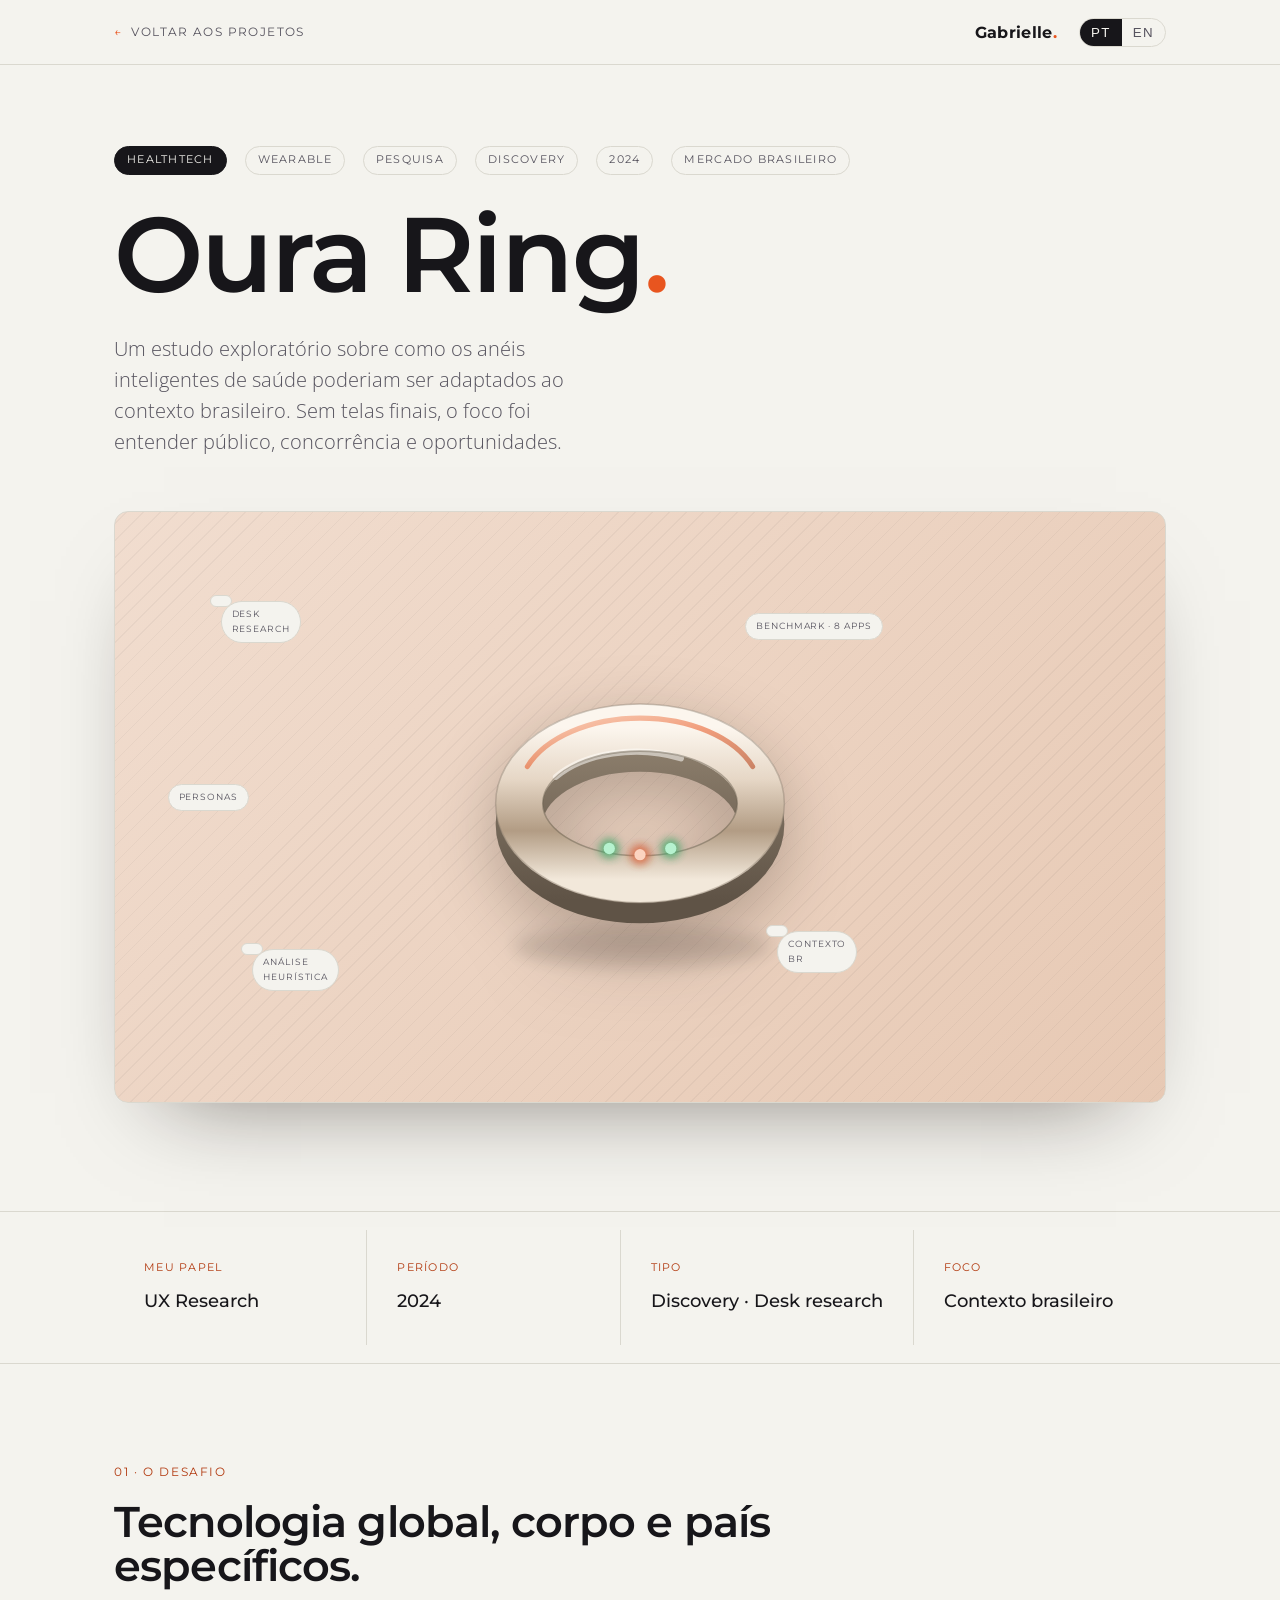
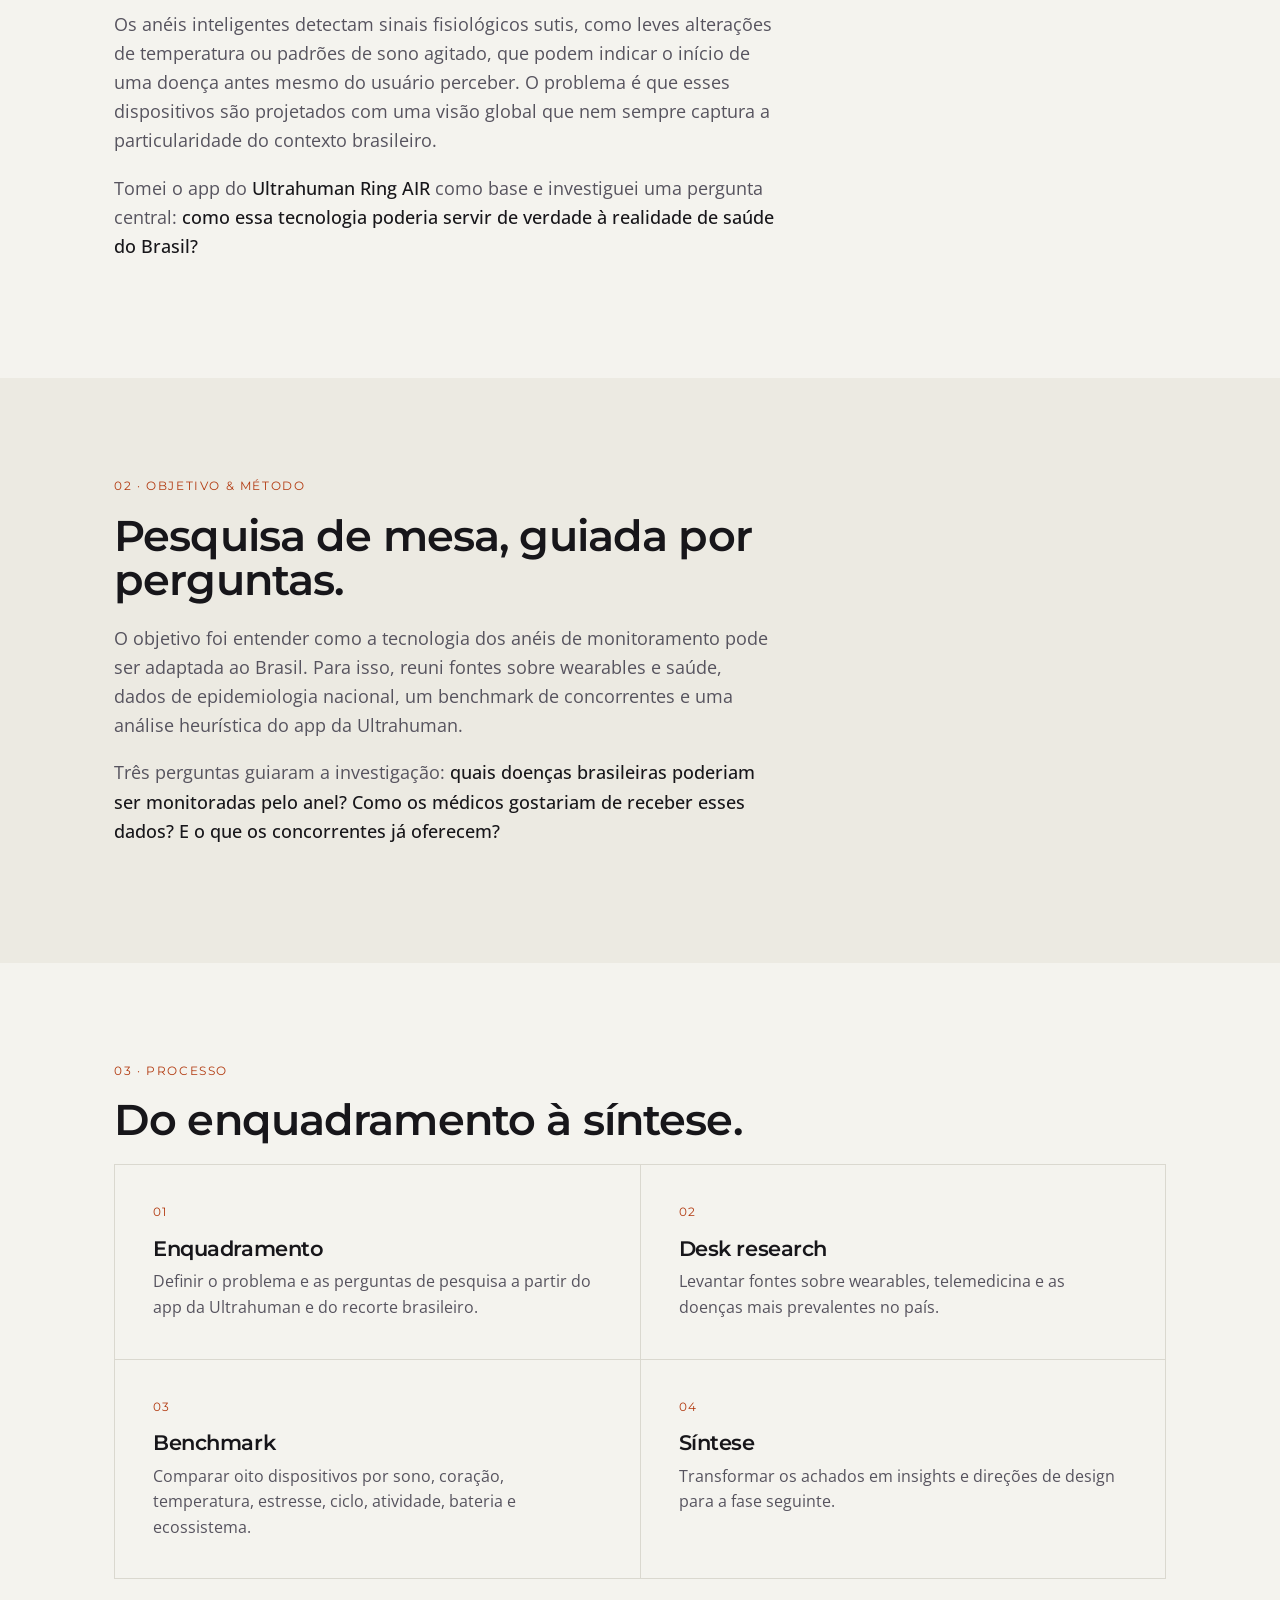
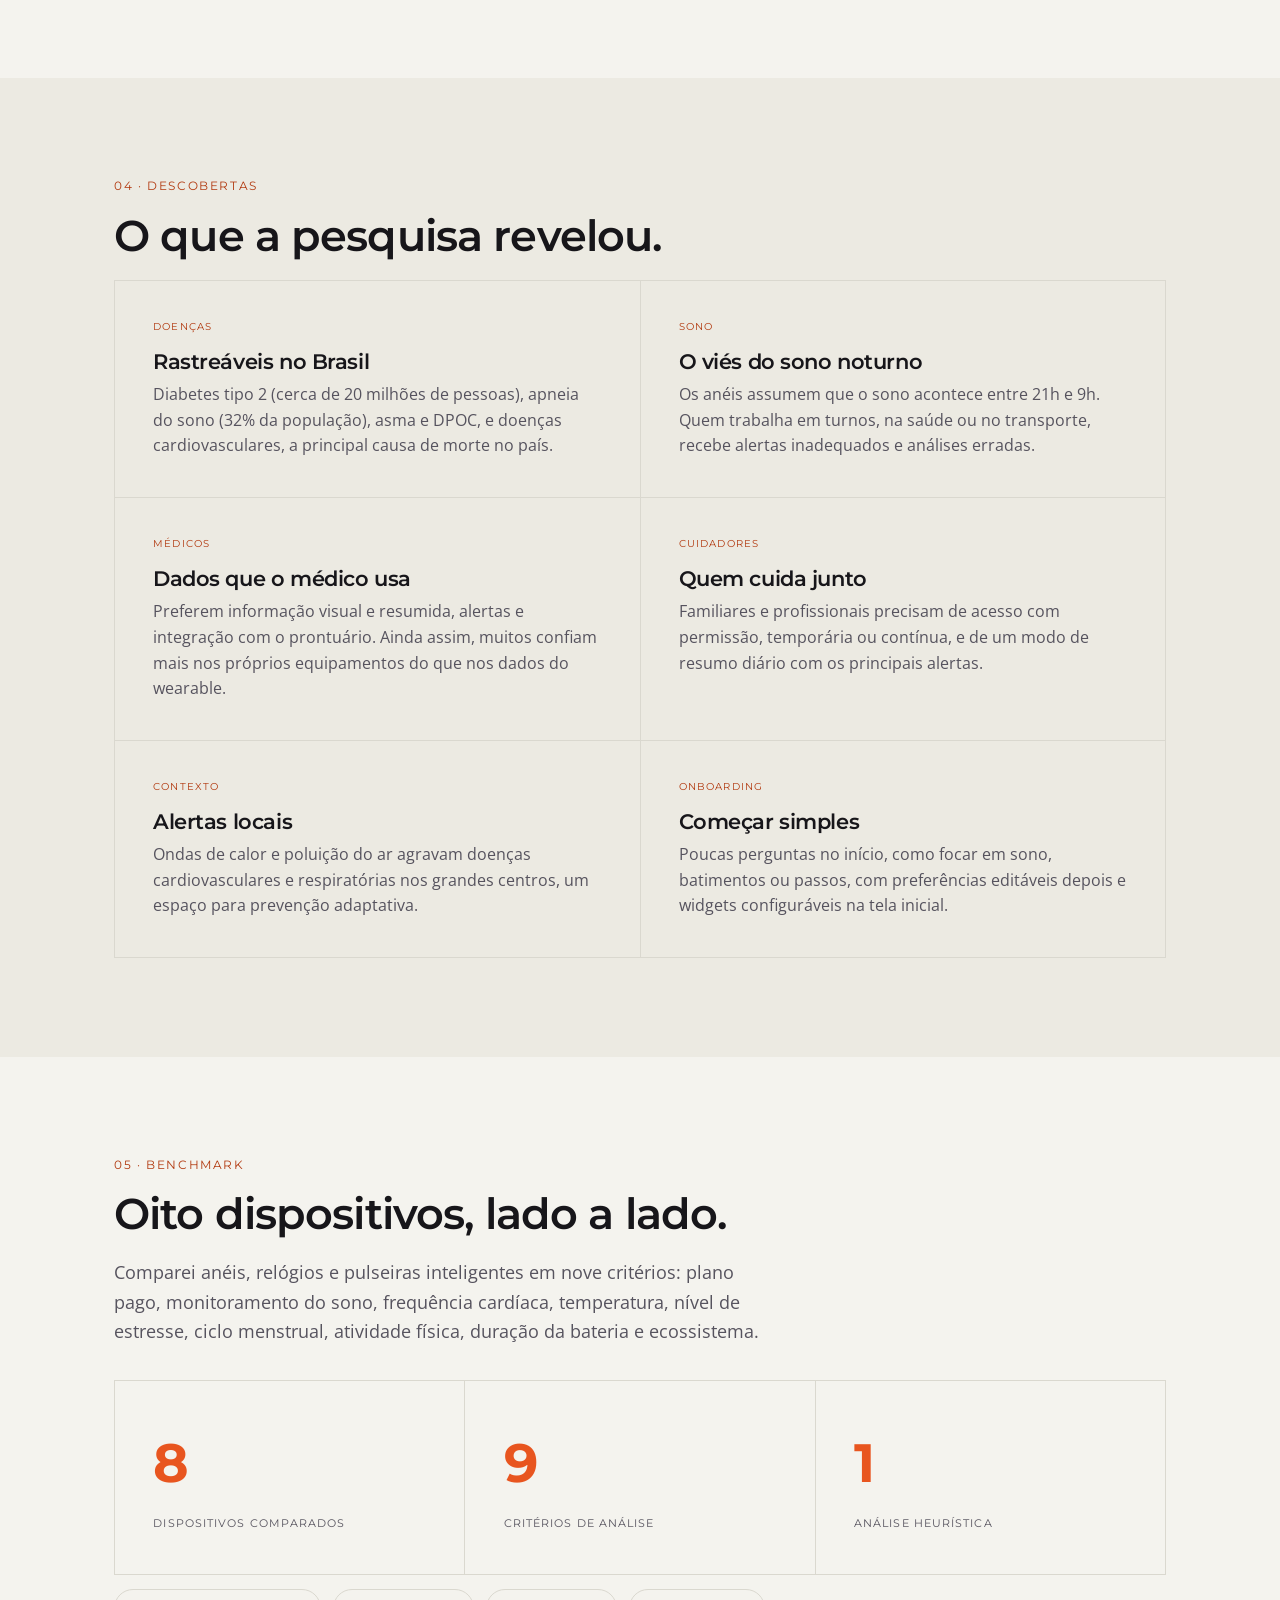
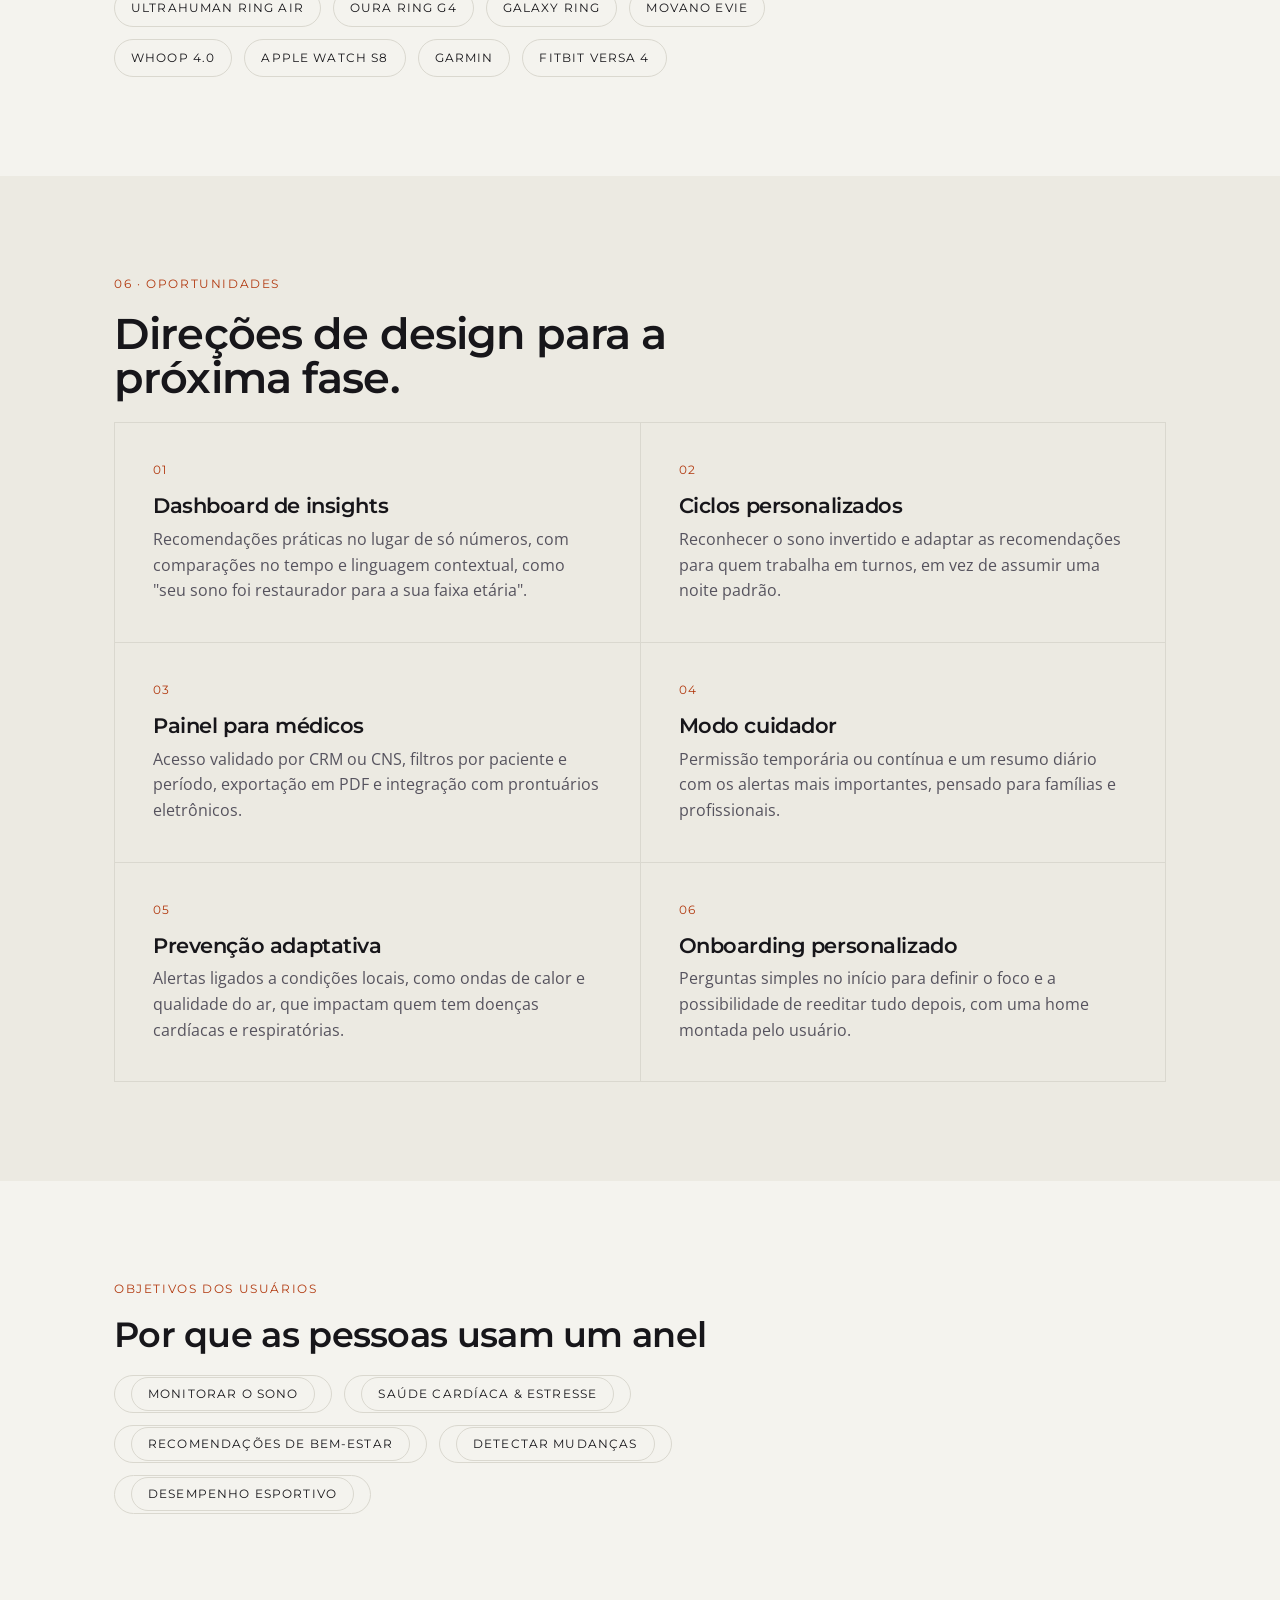
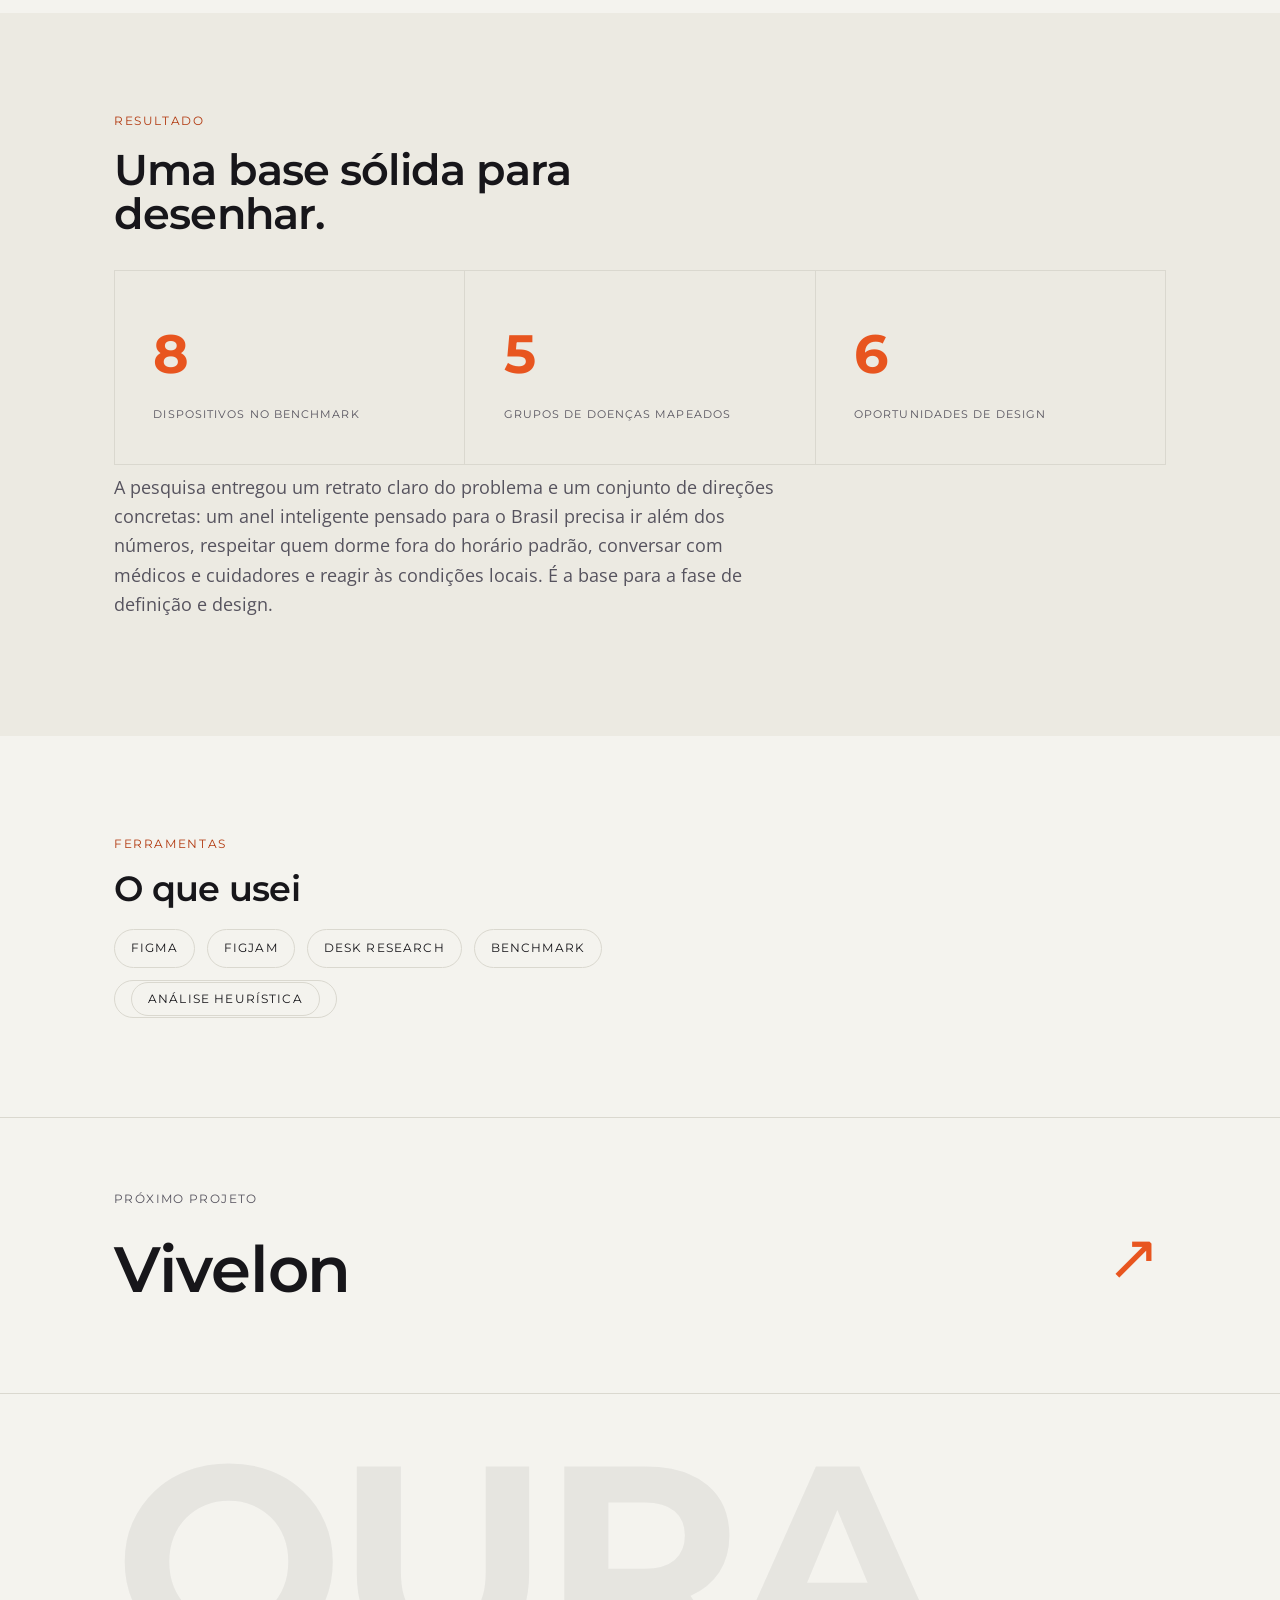
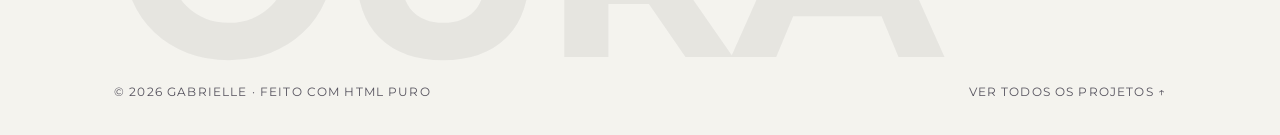
==== commit 118bd1a5: "feat: add smart-ring illustration to Oura Ring covers - New self-contained SVG of a health-monitorin" ====
--- a/oura-ring.html
+++ b/oura-ring.html
@@ -67,7 +67,7 @@
       <!-- CENA DE PESQUISA: anel + tags (sem telas finais) -->
       <div class="lead-shot reveal">
         <div class="oura-scene">
-          <div class="ring"></div>
+          <img class="oura-scene__ring" src="assets/img/smart-ring.svg" alt="Anel inteligente de monitoramento de saúde">
           <div class="tags">
             <span style="top:14%;left:9%"><span class="pt">Desk research</span><span class="en">Desk research</span></span>
             <span style="top:17%;left:60%">Benchmark · 8 apps</span>
--- a/assets/css/styles.css
+++ b/assets/css/styles.css
@@ -352,10 +352,13 @@
     repeating-linear-gradient(-45deg,transparent 0 11px,color-mix(in srgb,var(--ink) 4%,transparent) 11px 12px),
     linear-gradient(135deg,#f1ddcf,#e7c9b4);
   box-shadow:0 40px 90px -50px rgba(20,10,0,.55)}
-.oura-scene .ring{width:19%;transition:transform .8s var(--ease)}
-.oura-scene:hover .ring{transform:rotate(28deg) scale(1.05)}
+.oura-scene__ring{width:41%;height:auto;filter:drop-shadow(0 20px 32px rgba(20,10,0,.28));transition:transform .8s var(--ease)}
+.oura-scene:hover .oura-scene__ring{transform:translateY(-6px) rotate(8deg) scale(1.04)}
 .oura-scene .tags span{transition:transform .55s var(--ease)}
 .oura-scene:hover .tags span{transform:translateY(-4px)}
+/* mesmo anel na capa da home (card de pesquisa) */
+.stage--research .ring-img{width:52%;height:auto;filter:drop-shadow(0 14px 22px rgba(20,10,0,.28));transition:transform .6s var(--ease)}
+.case__cover:hover .ring-img{transform:rotate(8deg) scale(1.05)}
 /* grade de descobertas: rótulo de categoria no lugar do número */
 .find__cat{font-family:var(--f-mono);font-size:.62rem;letter-spacing:.12em;text-transform:uppercase;color:var(--accent-ink)}
 
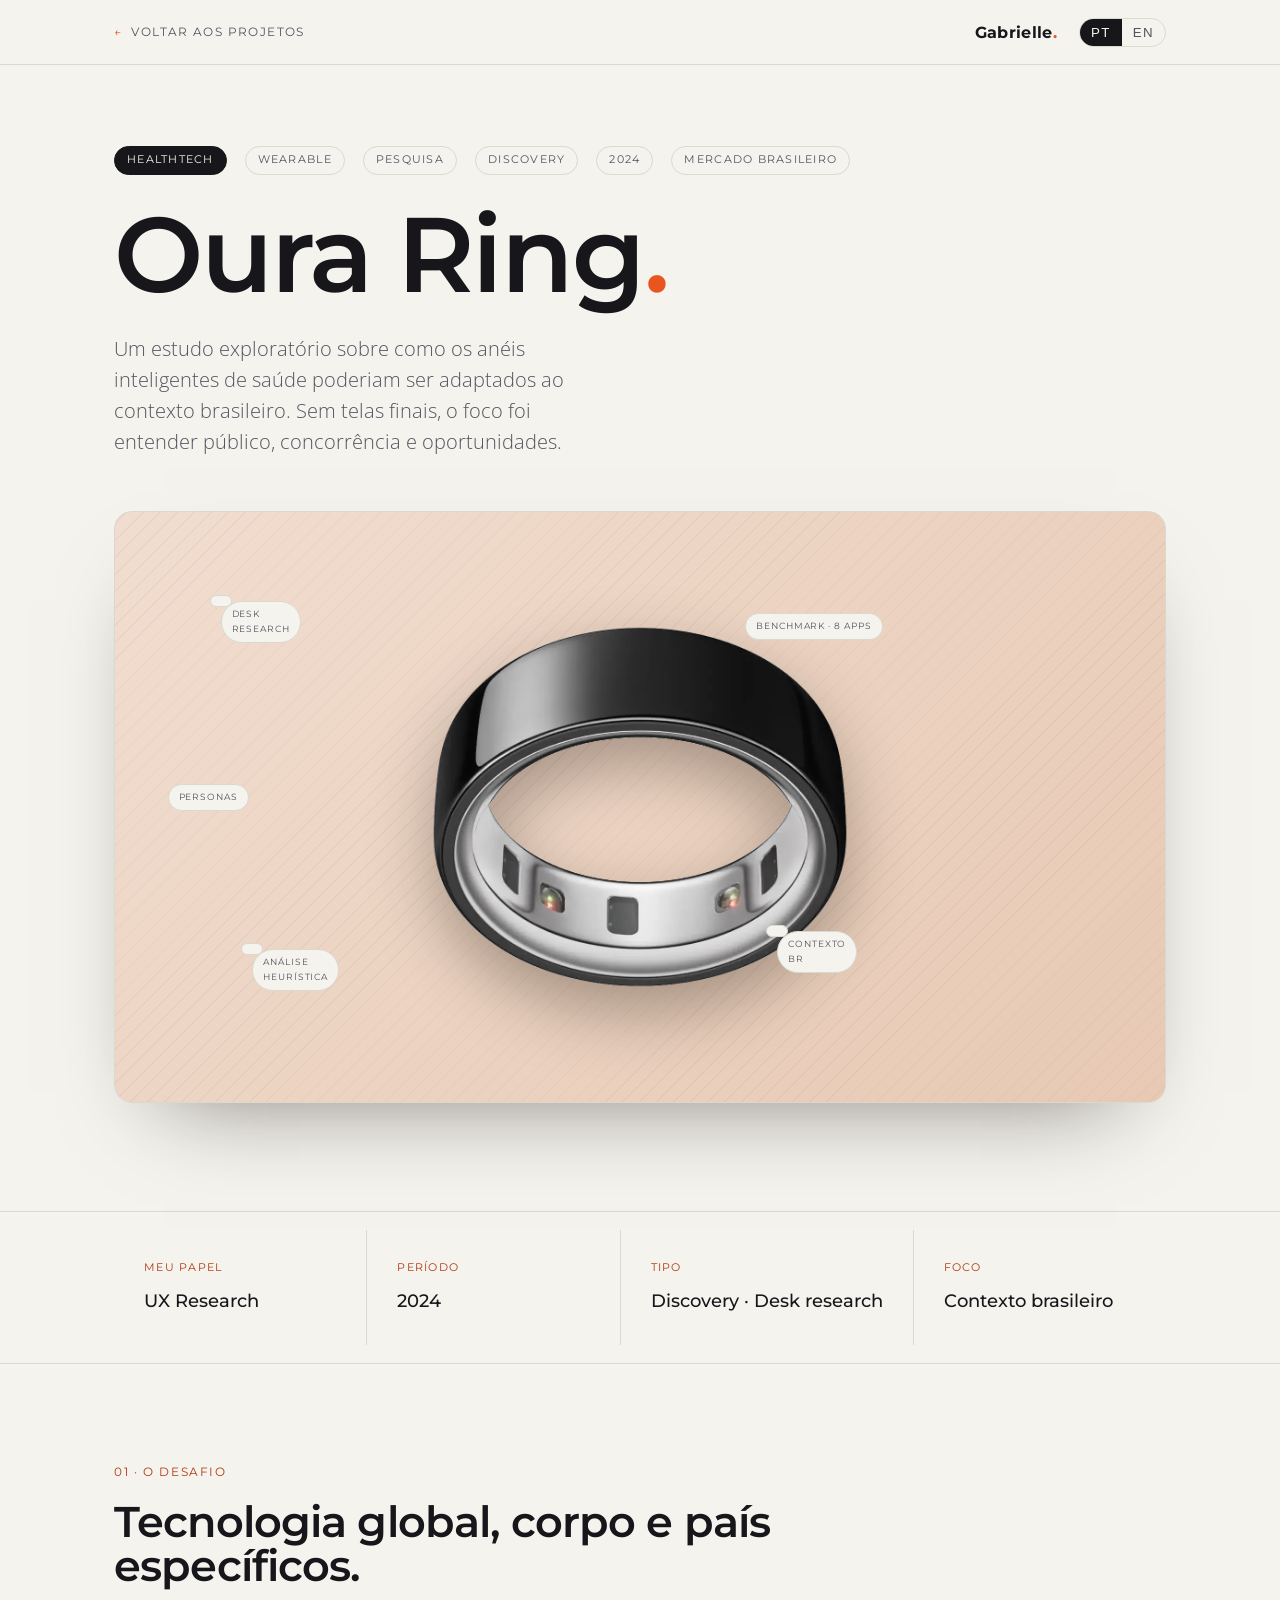
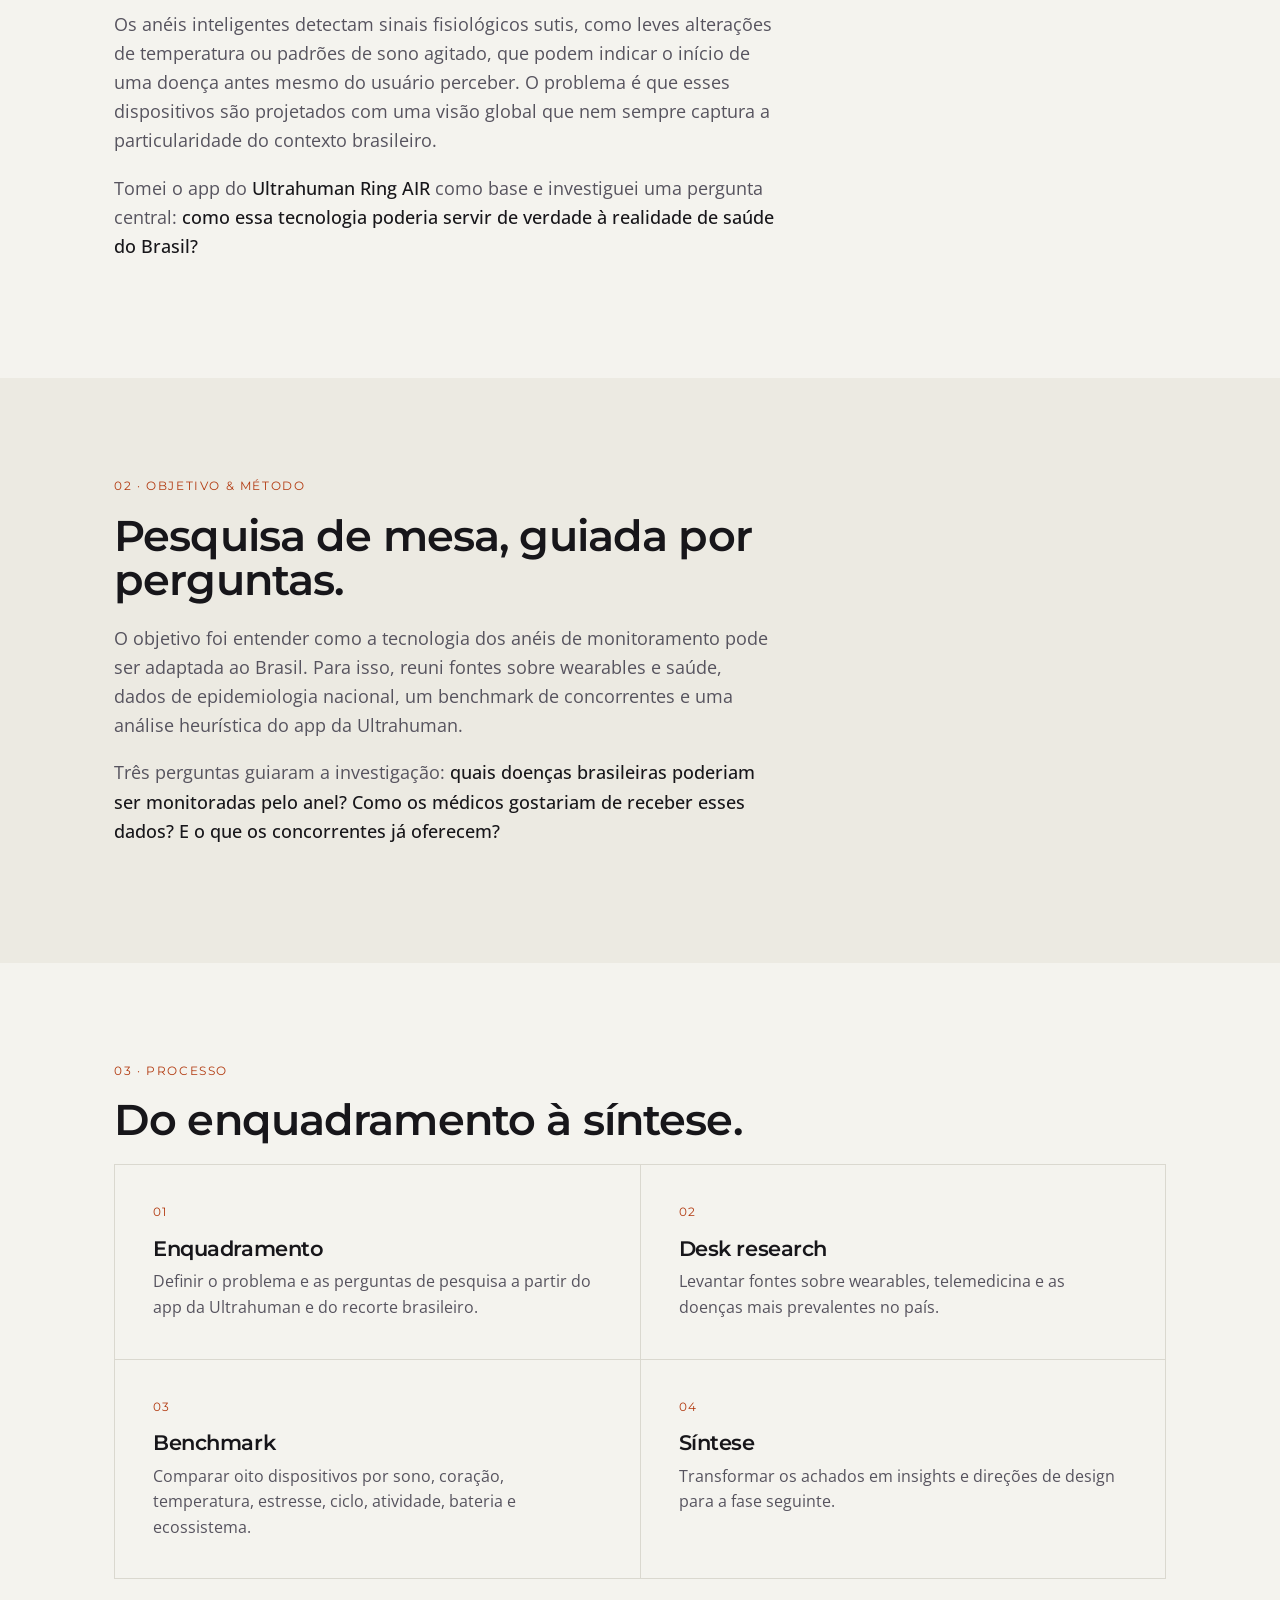
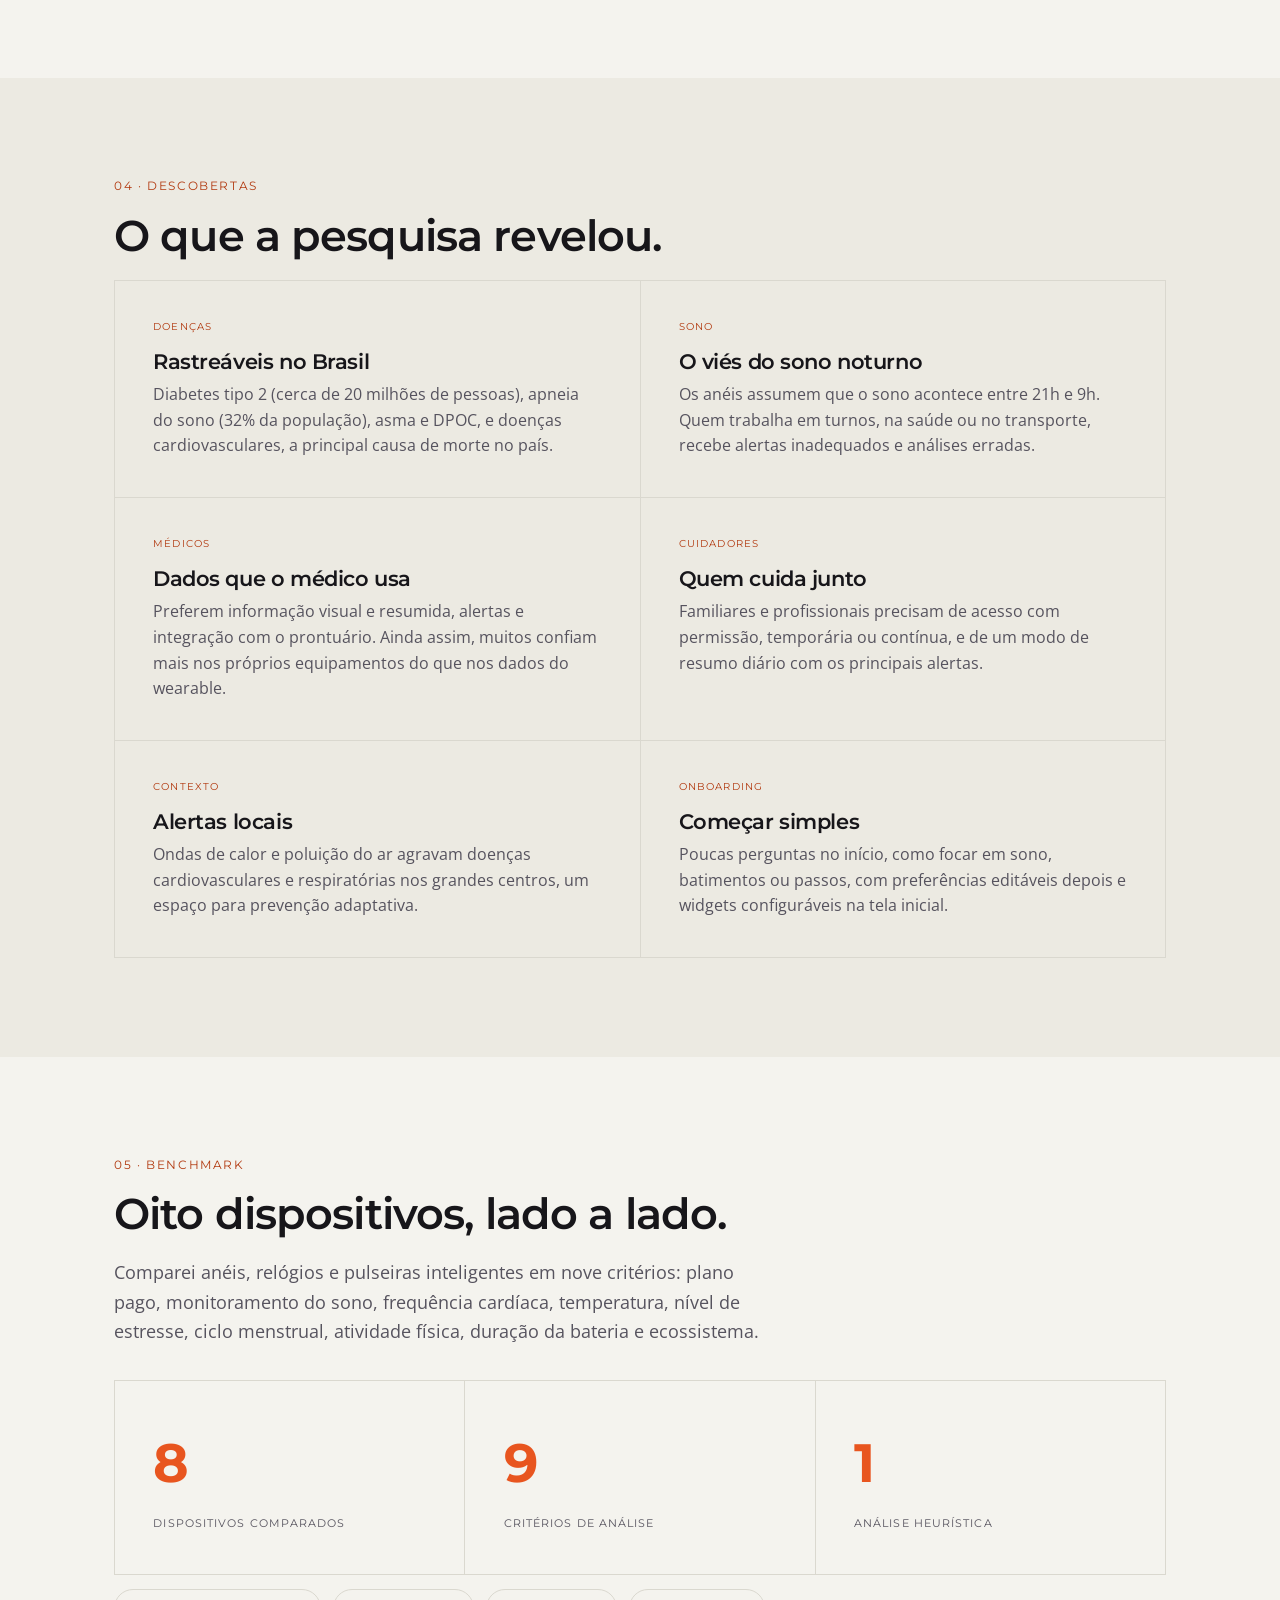
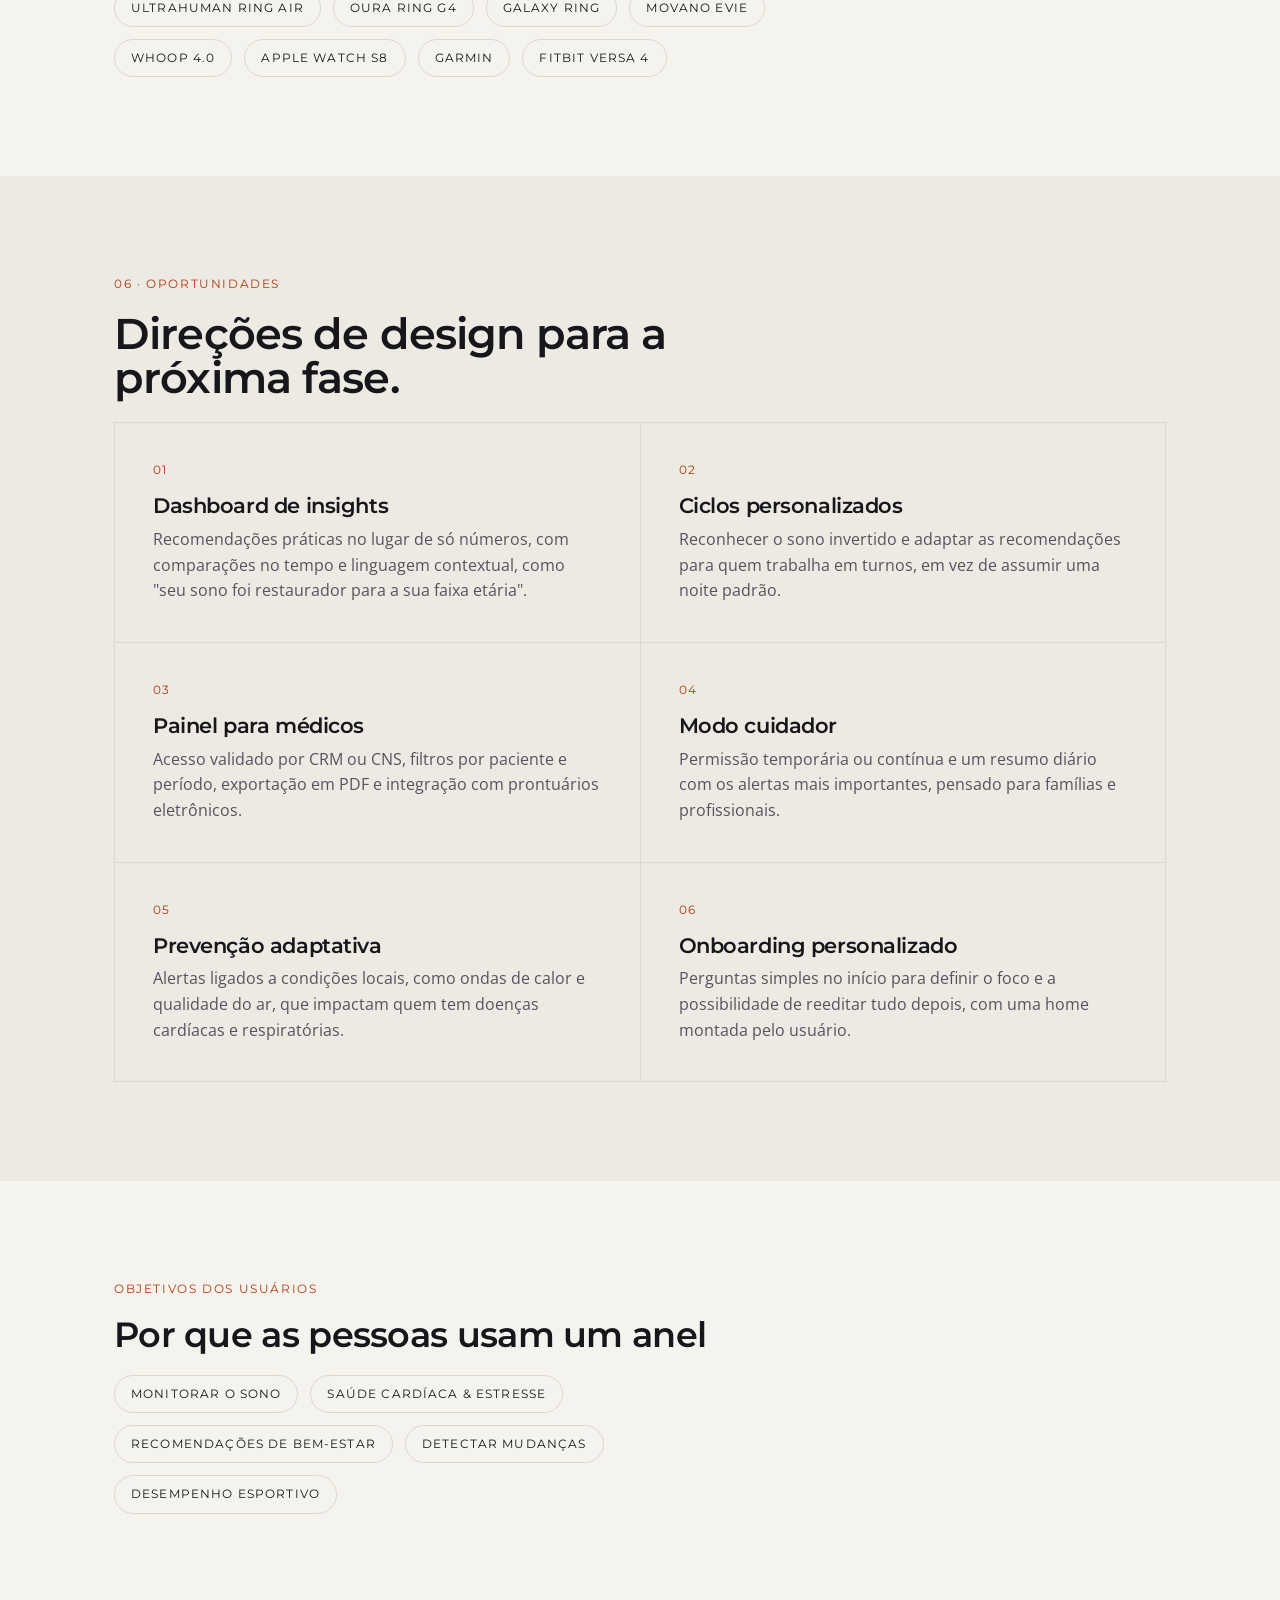
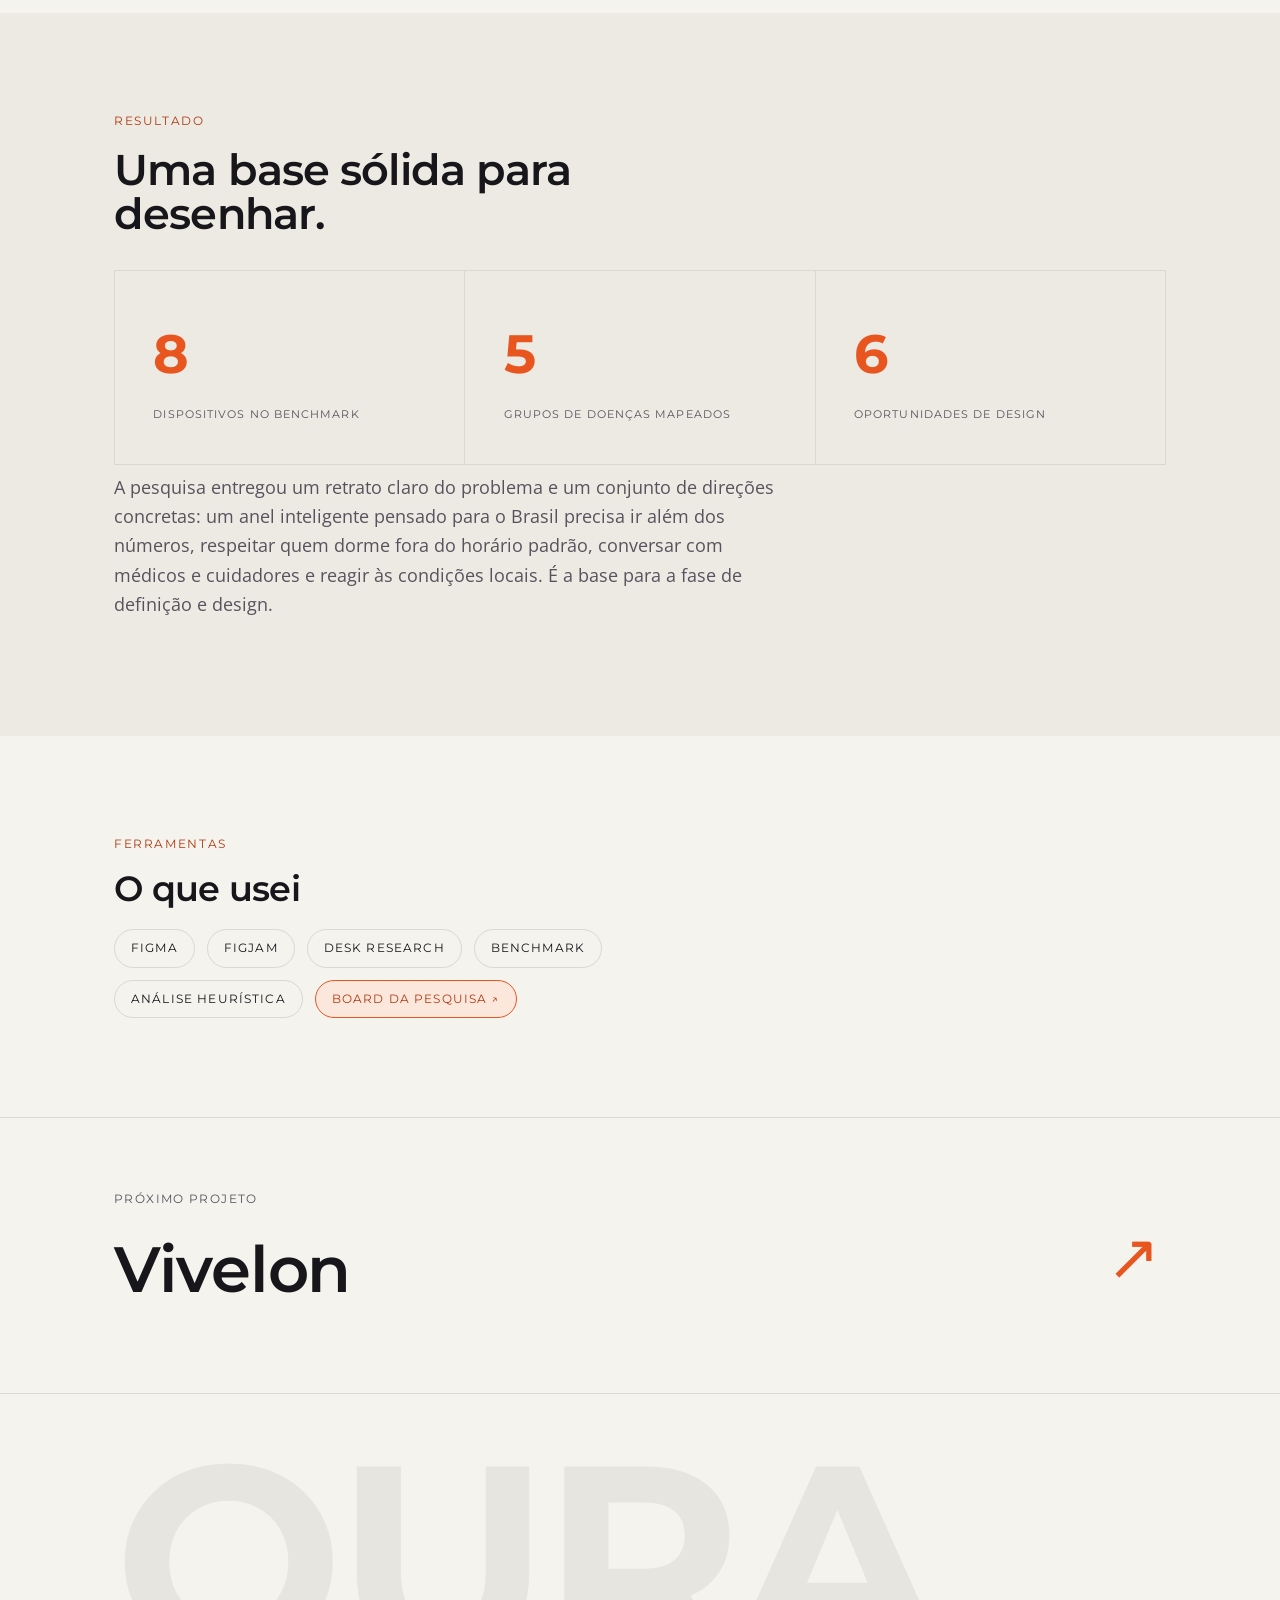
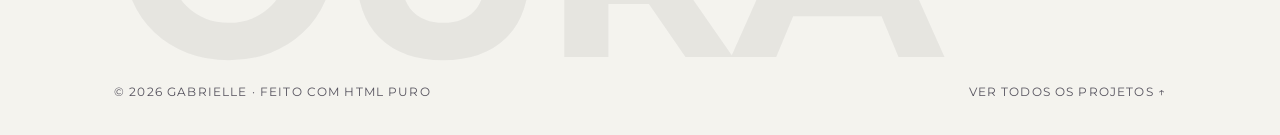
==== commit e322cb7c: "feat: real Oura Ring photo, Figma-style DS components and portfolio updates - Oura Ring: replace AI-" ====
--- a/oura-ring.html
+++ b/oura-ring.html
@@ -67,7 +67,7 @@
       <!-- CENA DE PESQUISA: anel + tags (sem telas finais) -->
       <div class="lead-shot reveal">
         <div class="oura-scene">
-          <img class="oura-scene__ring" src="assets/img/smart-ring.svg" alt="Anel inteligente de monitoramento de saúde">
+          <img class="oura-scene__ring" src="assets/img/oura-ring-device.png" alt="Anel inteligente de monitoramento de saúde">
           <div class="tags">
             <span style="top:14%;left:9%"><span class="pt">Desk research</span><span class="en">Desk research</span></span>
             <span style="top:17%;left:60%">Benchmark · 8 apps</span>
@@ -347,6 +347,8 @@
           <span>Desk research</span>
           <span>Benchmark</span>
           <span><span class="pt">Análise heurística</span><span class="en">Heuristic review</span></span>
+          <!-- EDITAR: troque o # pela URL do board da pesquisa (FigJam) -->
+          <a href="#" target="_blank" rel="noopener"><span class="pt">Board da pesquisa ↗</span><span class="en">Research board ↗</span></a>
         </div>
       </div></div>
     </section>
--- a/assets/css/styles.css
+++ b/assets/css/styles.css
@@ -98,7 +98,7 @@
 .hero h1{font-size:clamp(2.2rem,4.2vw,3.1rem);font-weight:600}
 .hero h1 em{font-style:normal;color:var(--accent)}
 .hero__sub{margin-top:26px;max-width:50ch;color:var(--ink-soft);font-size:1.18rem;font-weight:300}
-.hero__portrait{aspect-ratio:4/5;border:1px solid var(--line);overflow:hidden;position:relative;background:var(--accent-wash)}
+.hero__portrait{aspect-ratio:4/5;border:1px solid var(--line);border-radius:18px;overflow:hidden;position:relative;background:var(--accent-wash)}
 .hero__portrait img{width:100%;height:100%;object-fit:cover;transition:transform .9s var(--ease);filter:saturate(1.02)}
 .hero__portrait:hover img{transform:scale(1.04)}
 .status{margin-top:40px;display:flex;flex-wrap:wrap;gap:10px 22px;align-items:center;padding-top:20px;border-top:1px solid var(--line)}
@@ -136,7 +136,7 @@
 /* ---------- Projects (capas / covers) ---- */
 .cases{display:grid;grid-template-columns:repeat(2,1fr);gap:clamp(26px,3.6vw,52px)}
 .case{min-width:0}
-.case__cover{display:block;position:relative;aspect-ratio:4/3;border:1px solid var(--line);border-radius:8px;
+.case__cover{display:block;position:relative;aspect-ratio:4/3;border:1px solid var(--line);border-radius:18px;
   overflow:hidden;background:linear-gradient(160deg,var(--accent-wash),var(--paper-2));
   transition:transform .5s var(--ease),box-shadow .5s var(--ease)}
 .case__cover:hover{transform:translateY(-5px);box-shadow:0 28px 64px -34px rgba(20,10,0,.5)}
@@ -190,7 +190,7 @@
 
 /* ---------- About ---- */
 .about__grid{display:grid;grid-template-columns:.9fr 1.1fr;gap:clamp(28px,5vw,64px);align-items:center}
-.about__portrait{aspect-ratio:4/5;border:1px solid var(--line);overflow:hidden;background:var(--accent-wash)}
+.about__portrait{aspect-ratio:4/5;border:1px solid var(--line);border-radius:18px;overflow:hidden;background:var(--accent-wash)}
 .about__portrait img{width:100%;height:100%;object-fit:cover;transition:transform .9s var(--ease)}
 .about__portrait:hover img{transform:scale(1.04)}
 .about h2{font-size:clamp(1.6rem,3.6vw,2.4rem);font-weight:600;margin-bottom:20px}
@@ -221,7 +221,7 @@
 
 /* imagem principal (browser-frame) */
 .lead-shot{margin-top:clamp(34px,6vh,60px)}
-.browser{border:1px solid var(--line);border-radius:14px;overflow:hidden;background:#1b1a1f;
+.browser{border:1px solid var(--line);border-radius:18px;overflow:hidden;background:#1b1a1f;
   box-shadow:0 40px 90px -50px rgba(20,10,0,.55)}
 .browser__bar{height:38px;display:flex;align-items:center;gap:7px;padding:0 16px;background:#232228}
 .browser__bar i{width:11px;height:11px;border-radius:50%;background:#4a4952;display:inline-block}
@@ -258,7 +258,7 @@
 
 /* ---------- Galeria de telas ---- */
 .shots{display:grid;grid-template-columns:repeat(2,1fr);gap:clamp(20px,3vw,40px);margin-top:8px}
-.shot{border:1px solid var(--line);border-radius:10px;overflow:hidden;background:var(--paper-2);
+.shot{border:1px solid var(--line);border-radius:18px;overflow:hidden;background:var(--paper-2);
   transition:transform .5s var(--ease),box-shadow .5s var(--ease)}
 .shot:hover{transform:translateY(-5px);box-shadow:0 28px 60px -36px rgba(20,10,0,.5)}
 .shot__scr{aspect-ratio:16/10;overflow:hidden}
@@ -267,6 +267,7 @@
 .shot__cap b{font-family:var(--f-display);font-weight:500;font-size:1rem}
 .shot__cap span{font-family:var(--f-mono);font-size:.64rem;letter-spacing:.1em;text-transform:uppercase;color:var(--ink-soft)}
 .shot--tall .shot__scr{aspect-ratio:4/5}
+.shot--wide .shot__scr{aspect-ratio:16/9}
 .shot__scr img{object-position:top}
 .shot--fit .shot__scr{background:#fff}
 .shot--fit .shot__scr img{object-fit:contain;object-position:center;padding:8%}
@@ -301,6 +302,53 @@
 .u-input{display:block;width:100%;border:1px solid var(--line);border-radius:8px;padding:11px 14px;font-family:var(--f-body);font-size:.95rem;color:var(--ink-soft);background:var(--paper)}
 .u-badge{font-family:var(--f-mono);font-size:.62rem;letter-spacing:.1em;text-transform:uppercase;background:var(--accent-wash);color:var(--accent-ink);border-radius:999px;padding:6px 12px}
 
+/* componentes do DS da Pitanga — tokens puxados do Figma (Poppins, #EA3515, #FAE8DF…) */
+/* container que lembra o canvas do Figma: fundo pontilhado + campos tracejados em roxo */
+.figc{border:1px solid var(--line);border-radius:18px;padding:clamp(28px,4vw,48px);background:var(--paper);
+  background-image:radial-gradient(color-mix(in srgb,var(--ink) 10%,transparent) 1px,transparent 1px);
+  background-size:18px 18px;
+  display:grid;grid-template-columns:1fr 1fr;gap:clamp(40px,5vw,56px) clamp(28px,4vw,48px)}
+.figc__field{position:relative;border:1.5px dashed #9747FF;border-radius:6px;padding:clamp(18px,2.4vw,28px);
+  display:flex;flex-direction:column;justify-content:center}
+.figc__field>em{position:absolute;top:-24px;left:2px;font-style:normal;font-family:var(--f-mono);font-size:.66rem;
+  letter-spacing:.06em;color:#9747FF;white-space:nowrap}
+.figc__field--ai{grid-row:span 2}
+@media (max-width:760px){.figc{grid-template-columns:1fr}.figc__field--ai{grid-row:auto}}
+
+/* item-extrato */
+.pit-item{display:flex;gap:12px;align-items:center;width:100%;padding:8px;border-bottom:1px solid #BAB8B8;font-family:'Poppins',sans-serif}
+.pit-item__ico{width:40px;height:40px;border-radius:999px;background:#FAE8DF;color:#EC4A2D;display:grid;place-items:center;flex:0 0 auto}
+.pit-item__tx{flex:1;min-width:0}
+.pit-item__tx b{display:block;font-weight:500;font-size:.78rem;color:#252424}
+.pit-item__tx span{font-size:.75rem;color:#484848}
+.pit-item__val{font-weight:500;font-size:.78rem;white-space:nowrap}
+.pit-item__val--out{color:#770202}
+.pit-item__val--in{color:#027729}
+
+/* navbar do app (menu inferior) */
+.pit-nav{display:flex;align-items:center;justify-content:space-between;background:#FAFAF2;border-radius:18px;
+  padding:10px 16px;width:100%;max-width:390px;margin:0 auto;box-shadow:0 10px 26px -18px rgba(0,0,0,.45);
+  font-family:'Poppins',sans-serif}
+.pit-nav__item{display:flex;flex-direction:column;align-items:center;gap:5px;width:56px;
+  font-weight:500;font-size:.58rem;color:#575151;text-align:center}
+.pit-nav__item svg{display:block}
+.pit-nav__item--active{color:#EA3515}
+.pit-nav__new .pit-nav__plus{width:38px;height:38px;border-radius:50%;display:grid;place-items:center;color:#fff;
+  background:linear-gradient(206deg,#FB2929 7%,#FF7659 42%,#E06918 119%)}
+.pit-nav__new span{background:linear-gradient(206deg,#FB2929 7%,#FF7659 42%,#E06918 119%);
+  -webkit-background-clip:text;background-clip:text;color:transparent}
+
+/* assistente de IA — painel do Vision Pro */
+.pit-ai{background:#FAFAF2;border-radius:24px;padding:16px;width:100%;max-width:360px;margin:0 auto;
+  display:flex;flex-direction:column;gap:14px;box-shadow:0 14px 34px -22px rgba(0,0,0,.4);font-family:'Poppins',sans-serif}
+.pit-ai__head{display:flex;align-items:center;gap:8px}
+.pit-ai__head b{font-weight:500;font-size:1.02rem;color:#000;flex:1}
+.pit-ai__head .x{color:#252424;opacity:.75}
+.pit-ai__msg{background:rgba(255,190,176,.5);border-radius:8px;padding:8px 10px;font-weight:500;font-size:.76rem;color:#000}
+.pit-ai__chips{display:flex;flex-wrap:wrap;gap:8px}
+.pit-ai__chip{border:1px solid #EA3515;color:#EA3515;border-radius:12px;padding:8px;font-weight:500;font-size:.68rem;white-space:nowrap}
+.pit-ai__chip--sel{background:#EA3515;color:#FAFAF2}
+
 /* ---------- Resultado ---- */
 .stats{display:grid;grid-template-columns:repeat(3,1fr);gap:1px;background:var(--line);border:1px solid var(--line);margin:34px 0 8px}
 .stat{background:var(--paper);padding:clamp(24px,3vw,40px)}
@@ -309,11 +357,16 @@
 .stat span{font-family:var(--f-mono);font-size:.68rem;letter-spacing:.1em;text-transform:uppercase;color:var(--ink-soft)}
 
 /* ---------- Ferramentas ---- */
+/* seletor de filho direto: os spans .pt/.en internos não podem ganhar borda própria */
 .tools{display:flex;flex-wrap:wrap;gap:12px;margin-top:14px}
-.tools span{font-family:var(--f-mono);font-size:.72rem;letter-spacing:.1em;text-transform:uppercase;color:var(--ink);
+.tools>span{font-family:var(--f-mono);font-size:.72rem;letter-spacing:.1em;text-transform:uppercase;color:var(--ink);
   border:1px solid var(--line);border-radius:999px;padding:9px 16px;background:var(--paper);transition:.25s}
-.section--alt .tools span{background:var(--paper-2)}
-.tools span:hover{border-color:var(--accent);color:var(--accent-ink)}
+.section--alt .tools>span{background:var(--paper-2)}
+.tools>span:hover{border-color:var(--accent);color:var(--accent-ink)}
+/* links externos (protótipo, site publicado, board) */
+.tools>a{font-family:var(--f-mono);font-size:.72rem;letter-spacing:.1em;text-transform:uppercase;color:var(--accent-ink);
+  border:1px solid var(--accent);border-radius:999px;padding:9px 16px;background:var(--accent-wash);transition:.25s}
+.tools>a:hover{background:var(--accent);color:#fff}
 
 /* ---------- Próximo projeto ---- */
 .nextp{border-top:1px solid var(--line)}
@@ -346,19 +399,22 @@
 
 /* ===================== OURA RING (case de pesquisa) ===================== */
 /* cena-hero: anel central + tags de pesquisa flutuando (sem telas finais) */
-.oura-scene{position:relative;aspect-ratio:16/9;border:1px solid var(--line);border-radius:14px;overflow:hidden;
-  display:grid;place-items:center;
+.oura-scene{position:relative;aspect-ratio:16/9;border:1px solid var(--line);border-radius:18px;overflow:hidden;
   background:
     repeating-linear-gradient(-45deg,transparent 0 11px,color-mix(in srgb,var(--ink) 4%,transparent) 11px 12px),
     linear-gradient(135deg,#f1ddcf,#e7c9b4);
   box-shadow:0 40px 90px -50px rgba(20,10,0,.55)}
-.oura-scene__ring{width:41%;height:auto;filter:drop-shadow(0 20px 32px rgba(20,10,0,.28));transition:transform .8s var(--ease)}
-.oura-scene:hover .oura-scene__ring{transform:translateY(-6px) rotate(8deg) scale(1.04)}
+.oura-scene__ring{position:absolute;inset:0;margin:auto;width:40%;height:auto;max-height:64%;
+  filter:drop-shadow(0 26px 32px rgba(20,10,0,.32));transition:transform .8s var(--ease)}
+.oura-scene:hover .oura-scene__ring{transform:translateY(-8px) rotate(-2deg) scale(1.04)}
 .oura-scene .tags span{transition:transform .55s var(--ease)}
 .oura-scene:hover .tags span{transform:translateY(-4px)}
 /* mesmo anel na capa da home (card de pesquisa) */
-.stage--research .ring-img{width:52%;height:auto;filter:drop-shadow(0 14px 22px rgba(20,10,0,.28));transition:transform .6s var(--ease)}
-.case__cover:hover .ring-img{transform:rotate(8deg) scale(1.05)}
+.stage--research .ring-img{position:absolute;inset:0;margin:auto;width:54%;height:auto;max-height:60%;filter:drop-shadow(0 18px 24px rgba(20,10,0,.3));transition:transform .6s var(--ease)}
+.case__cover:hover .ring-img{transform:translateY(-6px) rotate(-2deg) scale(1.05)}
+/* ilustração de fluxo (card Automações & Fluxos) */
+.stage--research .flow-img{width:60%;height:auto;transition:transform .6s var(--ease)}
+.case__cover:hover .flow-img{transform:translateY(-6px) scale(1.04)}
 /* grade de descobertas: rótulo de categoria no lugar do número */
 .find__cat{font-family:var(--f-mono);font-size:.62rem;letter-spacing:.12em;text-transform:uppercase;color:var(--accent-ink)}
 
